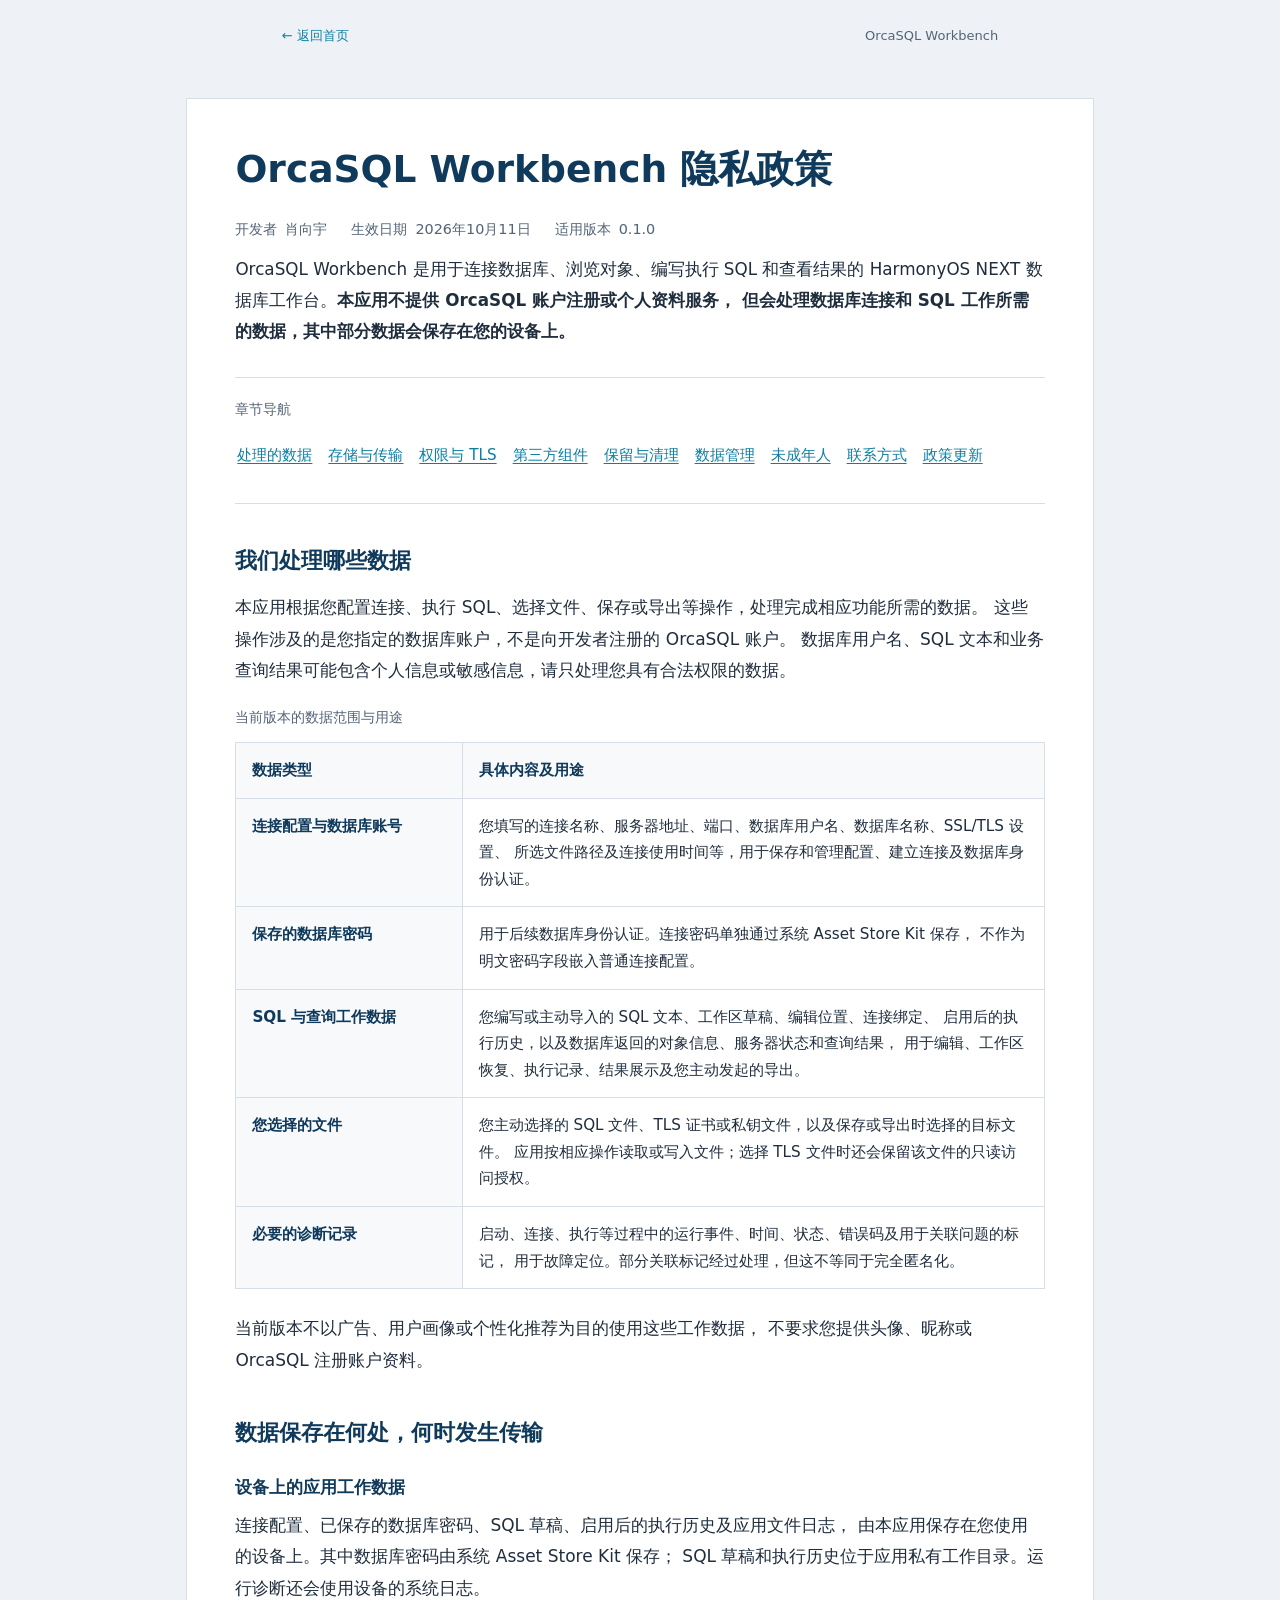
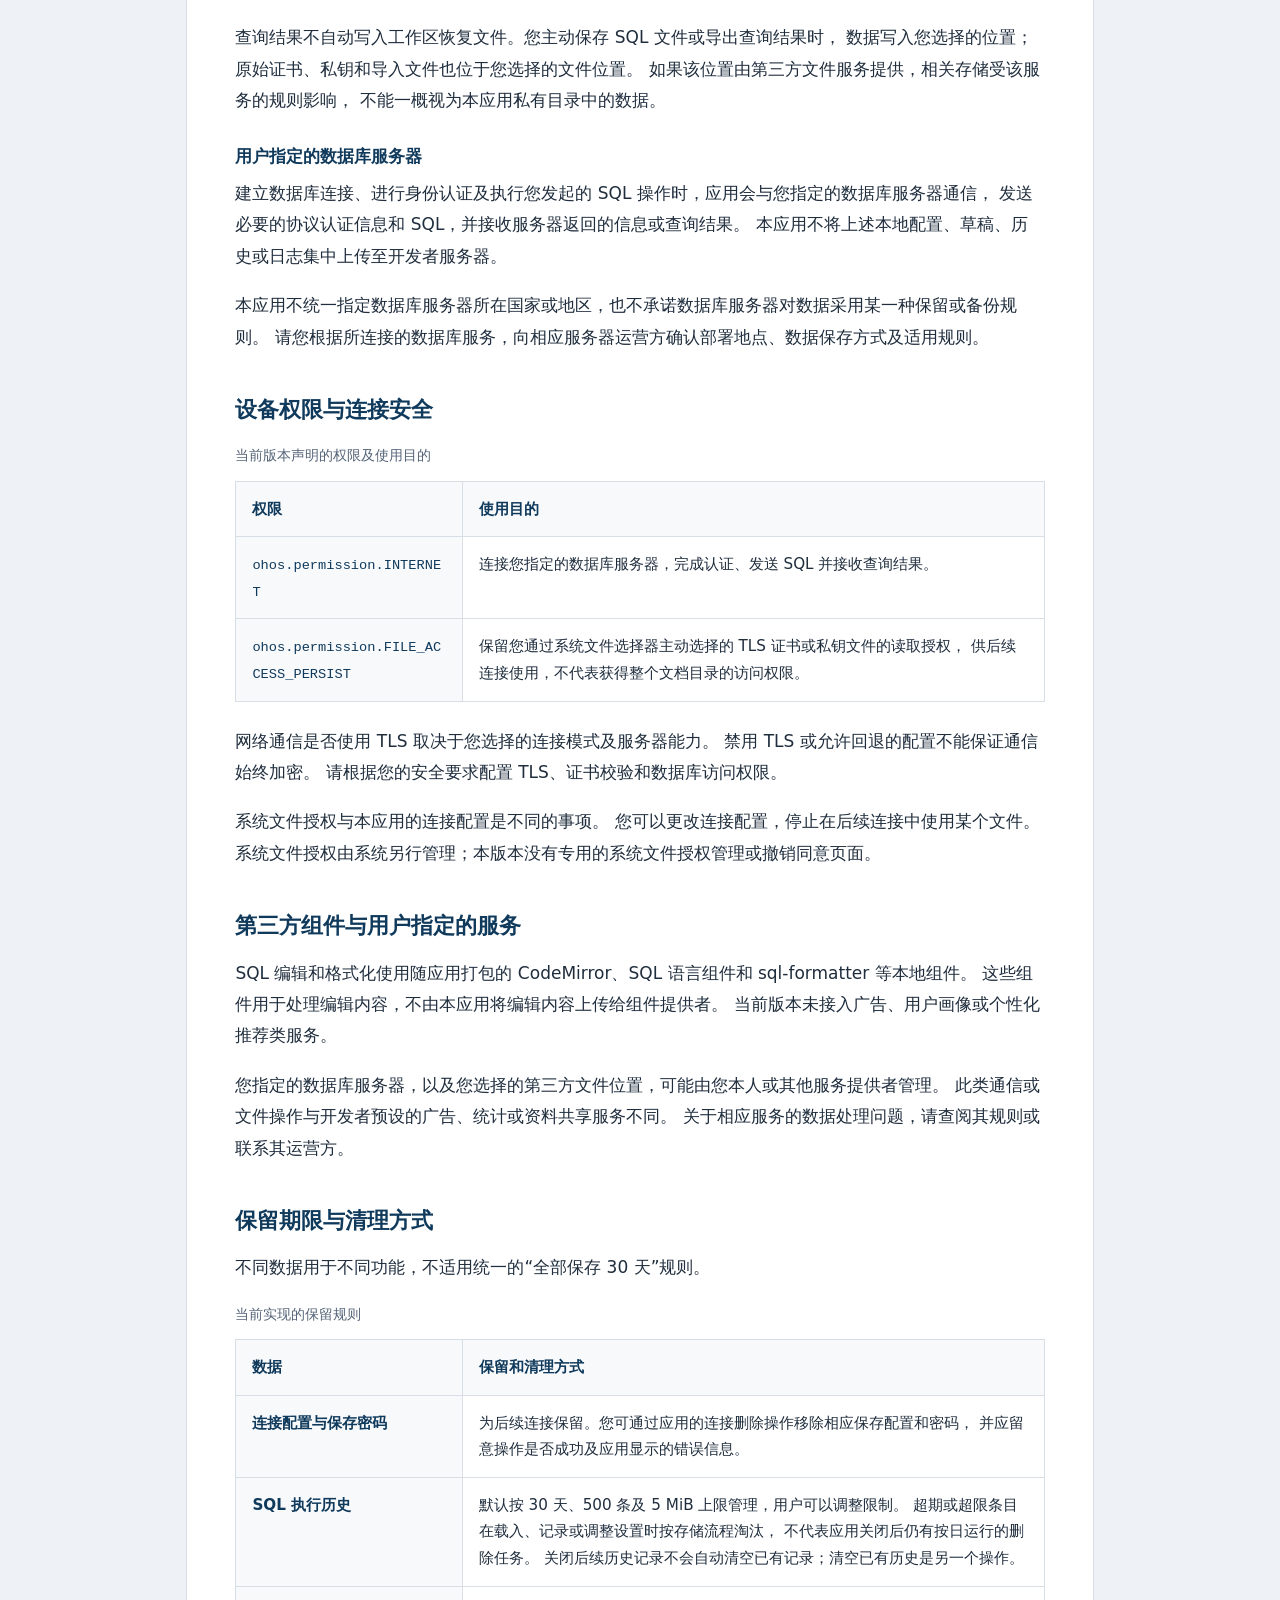
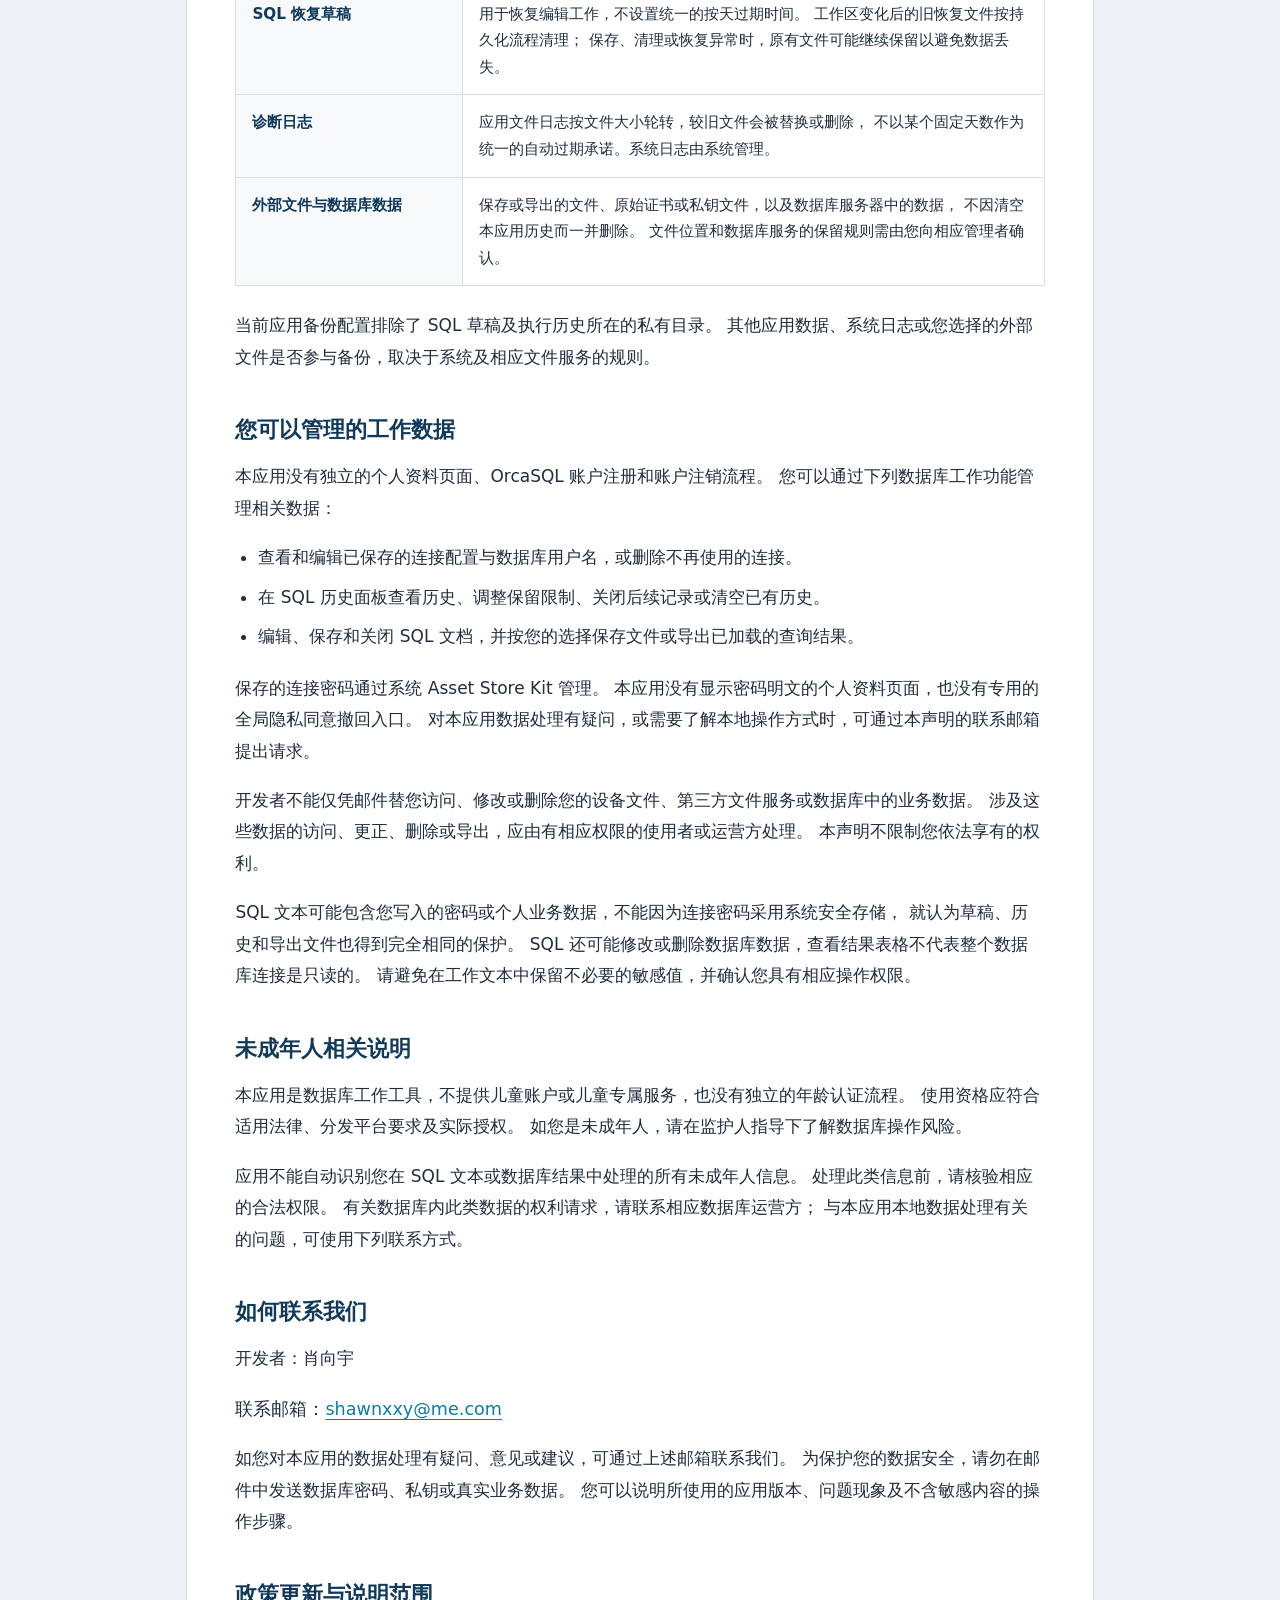
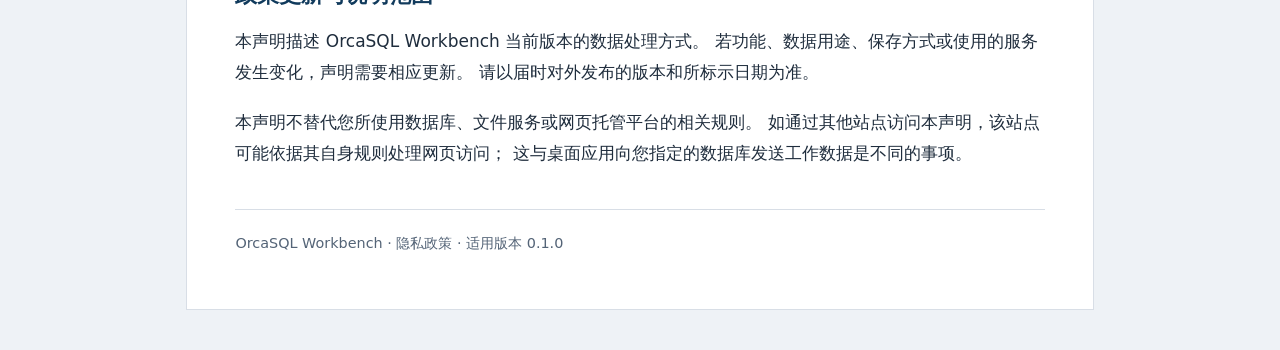
==== site/privacy/index.html @ fe2dfa69 "feat: publish OrcaSQL Workbench GitHub Pages Co-authored-by: Copilot App <223556219+Copilot@users.no" ====
<!doctype html>
<!--
THESIS: Explain local working data and user-directed database traffic without
inventing a developer server or an account-management interface.
OWN-WORLD: Inherit OrcaSQL's ocean, accent, paper and text colors; use a restrained
reading document with system fonts, semantic headings and two-column data tables.
STORY: Readers understand what is processed, where it goes and which controls exist.
FIRST VIEWPORT: Product and policy title, developer/date, applicable version and the
local-data distinction precede the chapter navigation and detailed disclosures.
FORM: A precisely scoped policy document, not a new product identity or marketing
surface. No concept tournament, remote assets, scripts or additional design files.
-->
<html lang="zh-CN">
<head>
  <meta charset="utf-8">
  <meta name="viewport" content="width=device-width, initial-scale=1">
  <meta http-equiv="Content-Security-Policy"
    content="default-src 'none'; img-src 'self'; style-src 'unsafe-inline'; base-uri 'none'; form-action 'none'; object-src 'none'">
  <meta name="description"
    content="OrcaSQL Workbench 隐私政策：说明数据库连接、SQL 工作数据、文件授权、诊断日志及本地存储。">
  <title>OrcaSQL Workbench 隐私政策</title>
  <link rel="icon" href="../assets/favicon.svg" type="image/svg+xml">
  <style>
    :root {
      color-scheme: light;
      --ocean: #103a5c;
      --accent: #0a7ea4;
      --background: #eef2f6;
      --paper: #ffffff;
      --secondary: #f7f9fb;
      --border: #d8dee6;
      --text: #1f2d3d;
      --muted: #546477;
      --selection: #e6eef5;
    }

    * {
      box-sizing: border-box;
    }

    html {
      scroll-behavior: smooth;
      background: var(--background);
    }

    body {
      margin: 0;
      color: var(--text);
      font: 17px/1.85 "HarmonyOS Sans SC", "Microsoft YaHei", "PingFang SC",
        system-ui, sans-serif;
    }

    a {
      color: var(--accent);
      text-decoration-thickness: 1px;
      text-underline-offset: 0.2em;
      overflow-wrap: anywhere;
    }

    a:hover {
      color: var(--ocean);
      text-decoration-thickness: 2px;
    }

    :focus-visible {
      outline: 2px solid var(--ocean);
      outline-offset: 4px;
    }

    .skip-link {
      position: fixed;
      top: 12px;
      left: 12px;
      z-index: 2;
      padding: 10px 16px;
      background: var(--paper);
      transform: translateY(-160%);
    }

    .skip-link:focus {
      transform: translateY(0);
    }

    .site-header {
      width: min(100% - 48px, calc(75ch + 96px));
      margin: 14px auto 0;
      display: flex;
      align-items: center;
      justify-content: space-between;
      gap: 16px;
      color: var(--muted);
      font-size: 13px;
    }

    .site-header a {
      display: inline-flex;
      align-items: center;
      min-height: 44px;
      text-decoration: none;
    }

    .site-header a:hover {
      text-decoration: underline;
    }

    main {
      width: min(100% - 48px, calc(75ch + 96px));
      margin: 40px auto;
      padding: 44px 48px;
      background: var(--paper);
      border: 1px solid var(--border);
    }

    h1,
    h2,
    h3 {
      color: var(--ocean);
      line-height: 1.4;
      text-wrap: balance;
      overflow-wrap: anywhere;
    }

    h1 {
      margin: 0 0 20px;
      font-size: clamp(1.75rem, 4.2vw, 2.35rem);
      font-weight: 700;
    }

    h2 {
      margin: 0 0 16px;
      font-size: 1.35rem;
      font-weight: 700;
    }

    h3 {
      margin: 28px 0 10px;
      font-size: 1.05rem;
      font-weight: 650;
    }

    p {
      margin: 0 0 18px;
      overflow-wrap: anywhere;
    }

    .metadata {
      display: flex;
      flex-wrap: wrap;
      gap: 4px 24px;
      margin: 0 0 12px;
      color: var(--muted);
      font-size: 0.9rem;
    }

    .metadata div {
      display: flex;
      gap: 8px;
    }

    dt,
    dd {
      margin: 0;
    }

    .lead {
      margin-bottom: 0;
      font-size: 1.05rem;
      line-height: 1.85;
    }

    nav {
      margin: 30px 0 36px;
      padding: 18px 0;
      border-block: 1px solid var(--border);
    }

    nav p {
      margin-bottom: 10px;
      color: var(--muted);
      font-size: 0.9rem;
    }

    nav ul {
      display: flex;
      flex-wrap: wrap;
      gap: 4px 12px;
      margin: 0;
      padding: 0;
      list-style: none;
    }

    nav a {
      display: inline-block;
      min-height: 44px;
      padding: 8px 2px;
      font-size: 0.95rem;
    }

    section {
      margin-top: 42px;
      scroll-margin-top: 24px;
    }

    section:target > h2 {
      text-decoration: underline;
      text-decoration-color: var(--accent);
      text-underline-offset: 0.25em;
    }

    ul {
      margin: 0 0 20px;
      padding-left: 1.35em;
    }

    li {
      margin-bottom: 8px;
      overflow-wrap: anywhere;
    }

    table {
      width: 100%;
      margin: 18px 0 24px;
      border-collapse: collapse;
      table-layout: fixed;
      font-size: 0.95rem;
      line-height: 1.75;
    }

    caption {
      margin-bottom: 12px;
      color: var(--muted);
      text-align: left;
      font-size: 0.9rem;
    }

    th,
    td {
      padding: 14px 16px;
      border: 1px solid var(--border);
      vertical-align: top;
      text-align: left;
      overflow-wrap: anywhere;
    }

    th {
      color: var(--ocean);
      background: var(--secondary);
      font-weight: 650;
    }

    th:first-child {
      width: 28%;
    }

    code {
      font: 0.9em/1.6 Consolas, "SFMono-Regular", monospace;
      overflow-wrap: anywhere;
    }

    .contact {
      font-size: 1.1rem;
    }

    footer {
      margin-top: 40px;
      padding-top: 20px;
      border-top: 1px solid var(--border);
      color: var(--muted);
      font-size: 0.9rem;
    }

    footer p {
      margin-bottom: 8px;
    }

    @media (max-width: 600px) {
      body {
        font-size: 16px;
      }

      main {
        width: calc(100% - 24px);
        margin: 12px auto;
        padding: 26px 20px;
      }

      .site-header {
        width: calc(100% - 24px);
        margin-top: 8px;
        flex-wrap: wrap;
        gap: 0 16px;
      }

      h1 {
        font-size: 1.75rem;
      }

      h2 {
        font-size: 1.25rem;
      }

      nav {
        margin-block: 24px;
      }

      nav ul {
        gap: 2px 10px;
      }

      section {
        margin-top: 34px;
      }

      th,
      td {
        padding: 12px 10px;
      }

      th:first-child {
        width: 31%;
      }
    }

    @media (prefers-reduced-motion: reduce) {
      html {
        scroll-behavior: auto;
      }
    }

    @media print {
      html,
      body {
        background: white;
      }

      body {
        font-size: 11pt;
      }

      main {
        width: 100%;
        margin: 0;
        padding: 0;
        border: 0;
      }

      nav,
      .skip-link,
      .site-header {
        display: none;
      }

      h2,
      h3 {
        break-after: avoid;
      }

      tr {
        break-inside: avoid;
      }
    }
  </style>
</head>
<body>
  <a class="skip-link" href="#policy">跳转到隐私政策正文</a>
  <div class="site-header"><a href="../">← 返回首页</a><span>OrcaSQL Workbench</span></div>
  <main id="policy" tabindex="-1">
    <header>
      <h1>OrcaSQL Workbench 隐私政策</h1>
      <dl class="metadata">
        <div><dt>开发者</dt><dd>肖向宇</dd></div>
        <div><dt>生效日期</dt><dd><time datetime="2026-10-11">2026年10月11日</time></dd></div>
        <div><dt>适用版本</dt><dd>0.1.0</dd></div>
      </dl>
      <p class="lead">
        OrcaSQL Workbench 是用于连接数据库、浏览对象、编写执行 SQL 和查看结果的
        HarmonyOS NEXT 数据库工作台。<strong>本应用不提供 OrcaSQL 账户注册或个人资料服务，
        但会处理数据库连接和 SQL 工作所需的数据，其中部分数据会保存在您的设备上。</strong>
      </p>
    </header>

    <nav aria-label="隐私政策章节">
      <p>章节导航</p>
      <ul>
        <li><a href="#data">处理的数据</a></li>
        <li><a href="#storage">存储与传输</a></li>
        <li><a href="#permissions">权限与 TLS</a></li>
        <li><a href="#components">第三方组件</a></li>
        <li><a href="#retention">保留与清理</a></li>
        <li><a href="#controls">数据管理</a></li>
        <li><a href="#minors">未成年人</a></li>
        <li><a href="#contact">联系方式</a></li>
        <li><a href="#updates">政策更新</a></li>
      </ul>
    </nav>

    <section id="data" tabindex="-1" aria-labelledby="data-title">
      <h2 id="data-title">我们处理哪些数据</h2>
      <p>
        本应用根据您配置连接、执行 SQL、选择文件、保存或导出等操作，处理完成相应功能所需的数据。
        这些操作涉及的是您指定的数据库账户，不是向开发者注册的 OrcaSQL 账户。
        数据库用户名、SQL 文本和业务查询结果可能包含个人信息或敏感信息，请只处理您具有合法权限的数据。
      </p>
      <table>
        <caption>当前版本的数据范围与用途</caption>
        <thead>
          <tr><th scope="col">数据类型</th><th scope="col">具体内容及用途</th></tr>
        </thead>
        <tbody>
          <tr>
            <th scope="row">连接配置与数据库账号</th>
            <td>
              您填写的连接名称、服务器地址、端口、数据库用户名、数据库名称、SSL/TLS 设置、
              所选文件路径及连接使用时间等，用于保存和管理配置、建立连接及数据库身份认证。
            </td>
          </tr>
          <tr>
            <th scope="row">保存的数据库密码</th>
            <td>
              用于后续数据库身份认证。连接密码单独通过系统 Asset Store Kit 保存，
              不作为明文密码字段嵌入普通连接配置。
            </td>
          </tr>
          <tr>
            <th scope="row">SQL 与查询工作数据</th>
            <td>
              您编写或主动导入的 SQL 文本、工作区草稿、编辑位置、连接绑定、
              启用后的执行历史，以及数据库返回的对象信息、服务器状态和查询结果，
              用于编辑、工作区恢复、执行记录、结果展示及您主动发起的导出。
            </td>
          </tr>
          <tr>
            <th scope="row">您选择的文件</th>
            <td>
              您主动选择的 SQL 文件、TLS 证书或私钥文件，以及保存或导出时选择的目标文件。
              应用按相应操作读取或写入文件；选择 TLS 文件时还会保留该文件的只读访问授权。
            </td>
          </tr>
          <tr>
            <th scope="row">必要的诊断记录</th>
            <td>
              启动、连接、执行等过程中的运行事件、时间、状态、错误码及用于关联问题的标记，
              用于故障定位。部分关联标记经过处理，但这不等同于完全匿名化。
            </td>
          </tr>
        </tbody>
      </table>
      <p>
        当前版本不以广告、用户画像或个性化推荐为目的使用这些工作数据，
        不要求您提供头像、昵称或 OrcaSQL 注册账户资料。
      </p>
    </section>

    <section id="storage" tabindex="-1" aria-labelledby="storage-title">
      <h2 id="storage-title">数据保存在何处，何时发生传输</h2>
      <h3>设备上的应用工作数据</h3>
      <p>
        连接配置、已保存的数据库密码、SQL 草稿、启用后的执行历史及应用文件日志，
        由本应用保存在您使用的设备上。其中数据库密码由系统 Asset Store Kit 保存；
        SQL 草稿和执行历史位于应用私有工作目录。运行诊断还会使用设备的系统日志。
      </p>
      <p>
        查询结果不自动写入工作区恢复文件。您主动保存 SQL 文件或导出查询结果时，
        数据写入您选择的位置；原始证书、私钥和导入文件也位于您选择的文件位置。
        如果该位置由第三方文件服务提供，相关存储受该服务的规则影响，
        不能一概视为本应用私有目录中的数据。
      </p>
      <h3>用户指定的数据库服务器</h3>
      <p>
        建立数据库连接、进行身份认证及执行您发起的 SQL 操作时，应用会与您指定的数据库服务器通信，
        发送必要的协议认证信息和 SQL，并接收服务器返回的信息或查询结果。
        本应用不将上述本地配置、草稿、历史或日志集中上传至开发者服务器。
      </p>
      <p>
        本应用不统一指定数据库服务器所在国家或地区，也不承诺数据库服务器对数据采用某一种保留或备份规则。
        请您根据所连接的数据库服务，向相应服务器运营方确认部署地点、数据保存方式及适用规则。
      </p>
    </section>

    <section id="permissions" tabindex="-1" aria-labelledby="permissions-title">
      <h2 id="permissions-title">设备权限与连接安全</h2>
      <table>
        <caption>当前版本声明的权限及使用目的</caption>
        <thead>
          <tr><th scope="col">权限</th><th scope="col">使用目的</th></tr>
        </thead>
        <tbody>
          <tr>
            <th scope="row"><code>ohos.permission.INTERNET</code></th>
            <td>连接您指定的数据库服务器，完成认证、发送 SQL 并接收查询结果。</td>
          </tr>
          <tr>
            <th scope="row"><code>ohos.permission.FILE_ACCESS_PERSIST</code></th>
            <td>
              保留您通过系统文件选择器主动选择的 TLS 证书或私钥文件的读取授权，
              供后续连接使用，不代表获得整个文档目录的访问权限。
            </td>
          </tr>
        </tbody>
      </table>
      <p>
        网络通信是否使用 TLS 取决于您选择的连接模式及服务器能力。
        禁用 TLS 或允许回退的配置不能保证通信始终加密。
        请根据您的安全要求配置 TLS、证书校验和数据库访问权限。
      </p>
      <p>
        系统文件授权与本应用的连接配置是不同的事项。
        您可以更改连接配置，停止在后续连接中使用某个文件。
        系统文件授权由系统另行管理；本版本没有专用的系统文件授权管理或撤销同意页面。
      </p>
    </section>

    <section id="components" tabindex="-1" aria-labelledby="components-title">
      <h2 id="components-title">第三方组件与用户指定的服务</h2>
      <p>
        SQL 编辑和格式化使用随应用打包的 CodeMirror、SQL 语言组件和 sql-formatter 等本地组件。
        这些组件用于处理编辑内容，不由本应用将编辑内容上传给组件提供者。
        当前版本未接入广告、用户画像或个性化推荐类服务。
      </p>
      <p>
        您指定的数据库服务器，以及您选择的第三方文件位置，可能由您本人或其他服务提供者管理。
        此类通信或文件操作与开发者预设的广告、统计或资料共享服务不同。
        关于相应服务的数据处理问题，请查阅其规则或联系其运营方。
      </p>
    </section>

    <section id="retention" tabindex="-1" aria-labelledby="retention-title">
      <h2 id="retention-title">保留期限与清理方式</h2>
      <p>不同数据用于不同功能，不适用统一的“全部保存 30 天”规则。</p>
      <table>
        <caption>当前实现的保留规则</caption>
        <thead>
          <tr><th scope="col">数据</th><th scope="col">保留和清理方式</th></tr>
        </thead>
        <tbody>
          <tr>
            <th scope="row">连接配置与保存密码</th>
            <td>
              为后续连接保留。您可通过应用的连接删除操作移除相应保存配置和密码，
              并应留意操作是否成功及应用显示的错误信息。
            </td>
          </tr>
          <tr>
            <th scope="row">SQL 执行历史</th>
            <td>
              默认按 30 天、500 条及 5 MiB 上限管理，用户可以调整限制。
              超期或超限条目在载入、记录或调整设置时按存储流程淘汰，
              不代表应用关闭后仍有按日运行的删除任务。
              关闭后续历史记录不会自动清空已有记录；清空已有历史是另一个操作。
            </td>
          </tr>
          <tr>
            <th scope="row">SQL 恢复草稿</th>
            <td>
              用于恢复编辑工作，不设置统一的按天过期时间。
              工作区变化后的旧恢复文件按持久化流程清理；
              保存、清理或恢复异常时，原有文件可能继续保留以避免数据丢失。
            </td>
          </tr>
          <tr>
            <th scope="row">诊断日志</th>
            <td>
              应用文件日志按文件大小轮转，较旧文件会被替换或删除，
              不以某个固定天数作为统一的自动过期承诺。系统日志由系统管理。
            </td>
          </tr>
          <tr>
            <th scope="row">外部文件与数据库数据</th>
            <td>
              保存或导出的文件、原始证书或私钥文件，以及数据库服务器中的数据，
              不因清空本应用历史而一并删除。
              文件位置和数据库服务的保留规则需由您向相应管理者确认。
            </td>
          </tr>
        </tbody>
      </table>
      <p>
        当前应用备份配置排除了 SQL 草稿及执行历史所在的私有目录。
        其他应用数据、系统日志或您选择的外部文件是否参与备份，取决于系统及相应文件服务的规则。
      </p>
    </section>

    <section id="controls" tabindex="-1" aria-labelledby="controls-title">
      <h2 id="controls-title">您可以管理的工作数据</h2>
      <p>
        本应用没有独立的个人资料页面、OrcaSQL 账户注册和账户注销流程。
        您可以通过下列数据库工作功能管理相关数据：
      </p>
      <ul>
        <li>查看和编辑已保存的连接配置与数据库用户名，或删除不再使用的连接。</li>
        <li>在 SQL 历史面板查看历史、调整保留限制、关闭后续记录或清空已有历史。</li>
        <li>编辑、保存和关闭 SQL 文档，并按您的选择保存文件或导出已加载的查询结果。</li>
      </ul>
      <p>
        保存的连接密码通过系统 Asset Store Kit 管理。
        本应用没有显示密码明文的个人资料页面，也没有专用的全局隐私同意撤回入口。
        对本应用数据处理有疑问，或需要了解本地操作方式时，可通过本声明的联系邮箱提出请求。
      </p>
      <p>
        开发者不能仅凭邮件替您访问、修改或删除您的设备文件、第三方文件服务或数据库中的业务数据。
        涉及这些数据的访问、更正、删除或导出，应由有相应权限的使用者或运营方处理。
        本声明不限制您依法享有的权利。
      </p>
      <p>
        SQL 文本可能包含您写入的密码或个人业务数据，不能因为连接密码采用系统安全存储，
        就认为草稿、历史和导出文件也得到完全相同的保护。
        SQL 还可能修改或删除数据库数据，查看结果表格不代表整个数据库连接是只读的。
        请避免在工作文本中保留不必要的敏感值，并确认您具有相应操作权限。
      </p>
    </section>

    <section id="minors" tabindex="-1" aria-labelledby="minors-title">
      <h2 id="minors-title">未成年人相关说明</h2>
      <p>
        本应用是数据库工作工具，不提供儿童账户或儿童专属服务，也没有独立的年龄认证流程。
        使用资格应符合适用法律、分发平台要求及实际授权。
        如您是未成年人，请在监护人指导下了解数据库操作风险。
      </p>
      <p>
        应用不能自动识别您在 SQL 文本或数据库结果中处理的所有未成年人信息。
        处理此类信息前，请核验相应的合法权限。
        有关数据库内此类数据的权利请求，请联系相应数据库运营方；
        与本应用本地数据处理有关的问题，可使用下列联系方式。
      </p>
    </section>

    <section id="contact" tabindex="-1" aria-labelledby="contact-title">
      <h2 id="contact-title">如何联系我们</h2>
      <p>开发者：肖向宇</p>
      <p class="contact">联系邮箱：<a href="mailto:shawnxxy@me.com">shawnxxy@me.com</a></p>
      <p>
        如您对本应用的数据处理有疑问、意见或建议，可通过上述邮箱联系我们。
        为保护您的数据安全，请勿在邮件中发送数据库密码、私钥或真实业务数据。
        您可以说明所使用的应用版本、问题现象及不含敏感内容的操作步骤。
      </p>
    </section>

    <section id="updates" tabindex="-1" aria-labelledby="updates-title">
      <h2 id="updates-title">政策更新与说明范围</h2>
      <p>
        本声明描述 OrcaSQL Workbench 当前版本的数据处理方式。
        若功能、数据用途、保存方式或使用的服务发生变化，声明需要相应更新。
        请以届时对外发布的版本和所标示日期为准。
      </p>
      <p>
        本声明不替代您所使用数据库、文件服务或网页托管平台的相关规则。
        如通过其他站点访问本声明，该站点可能依据其自身规则处理网页访问；
        这与桌面应用向您指定的数据库发送工作数据是不同的事项。
      </p>
    </section>

    <footer>
      <p>OrcaSQL Workbench · 隐私政策 · 适用版本 0.1.0</p>
    </footer>
  </main>
</body>
</html>
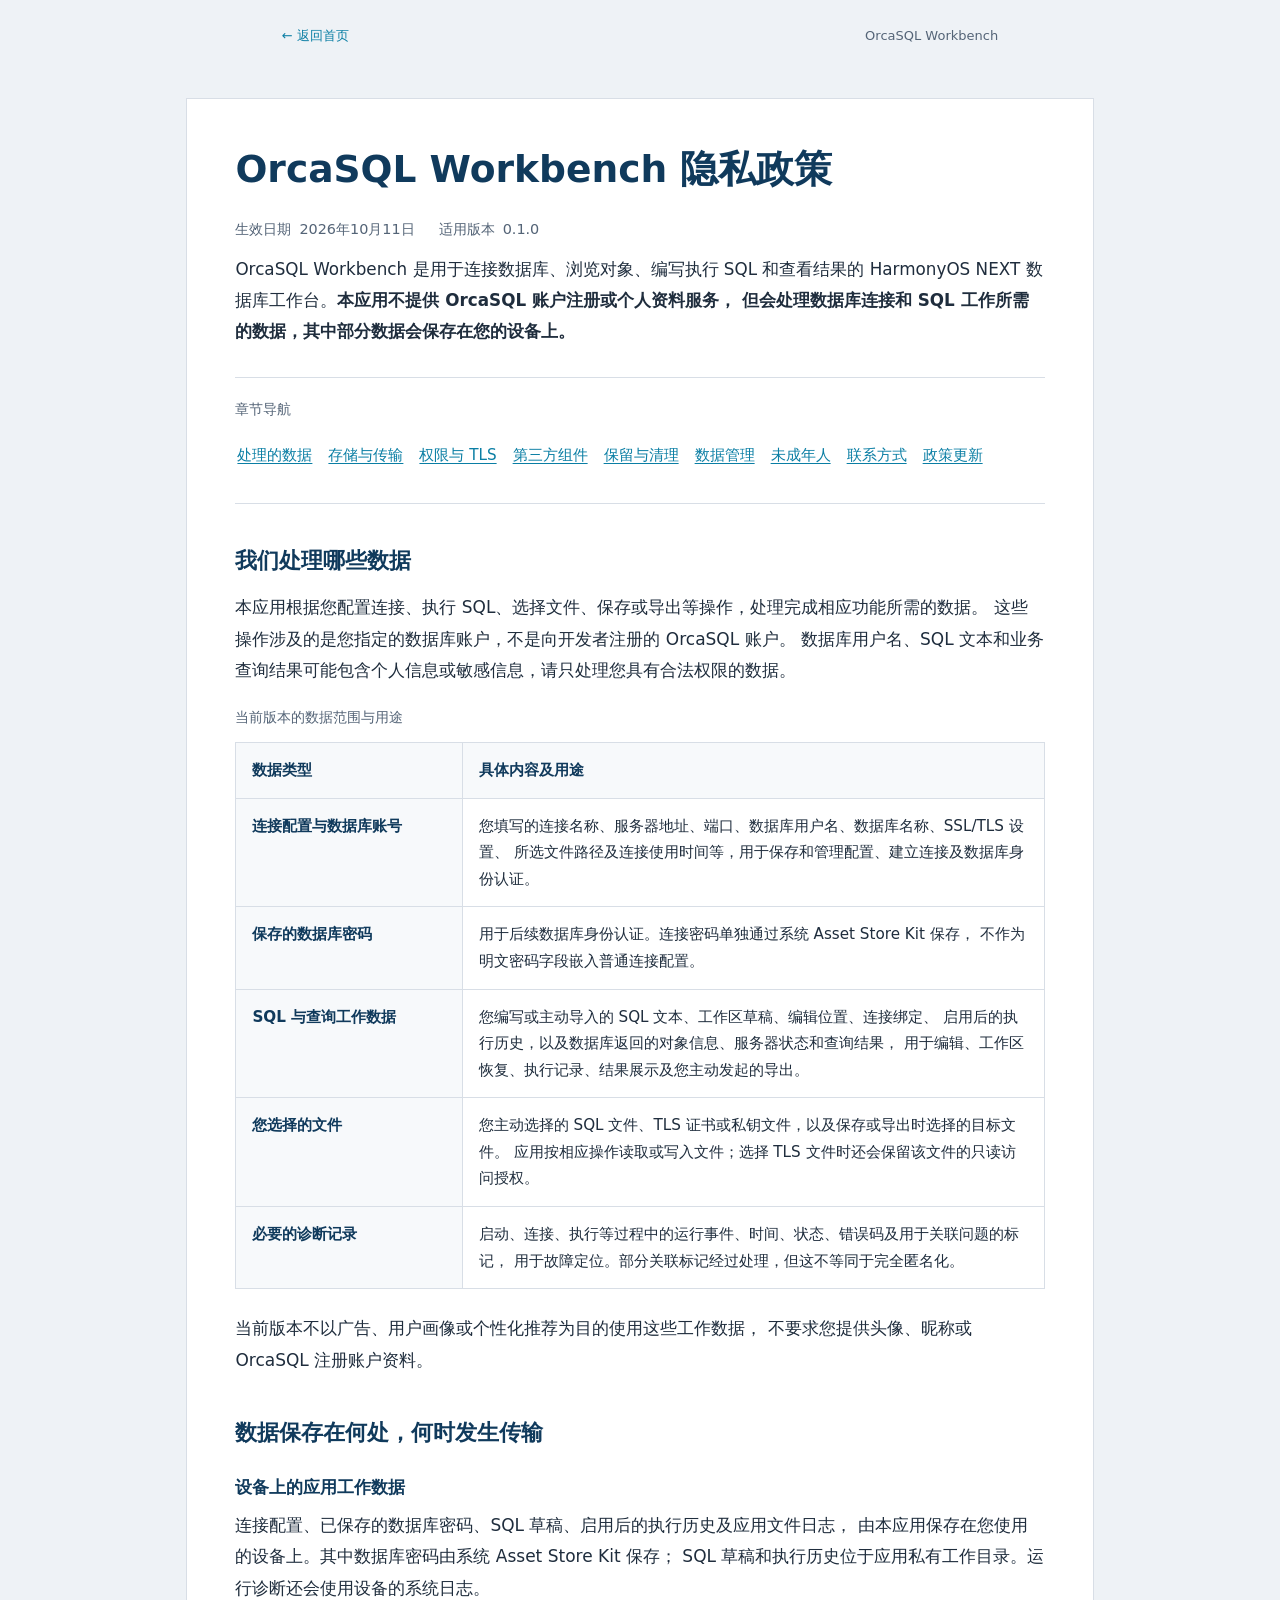
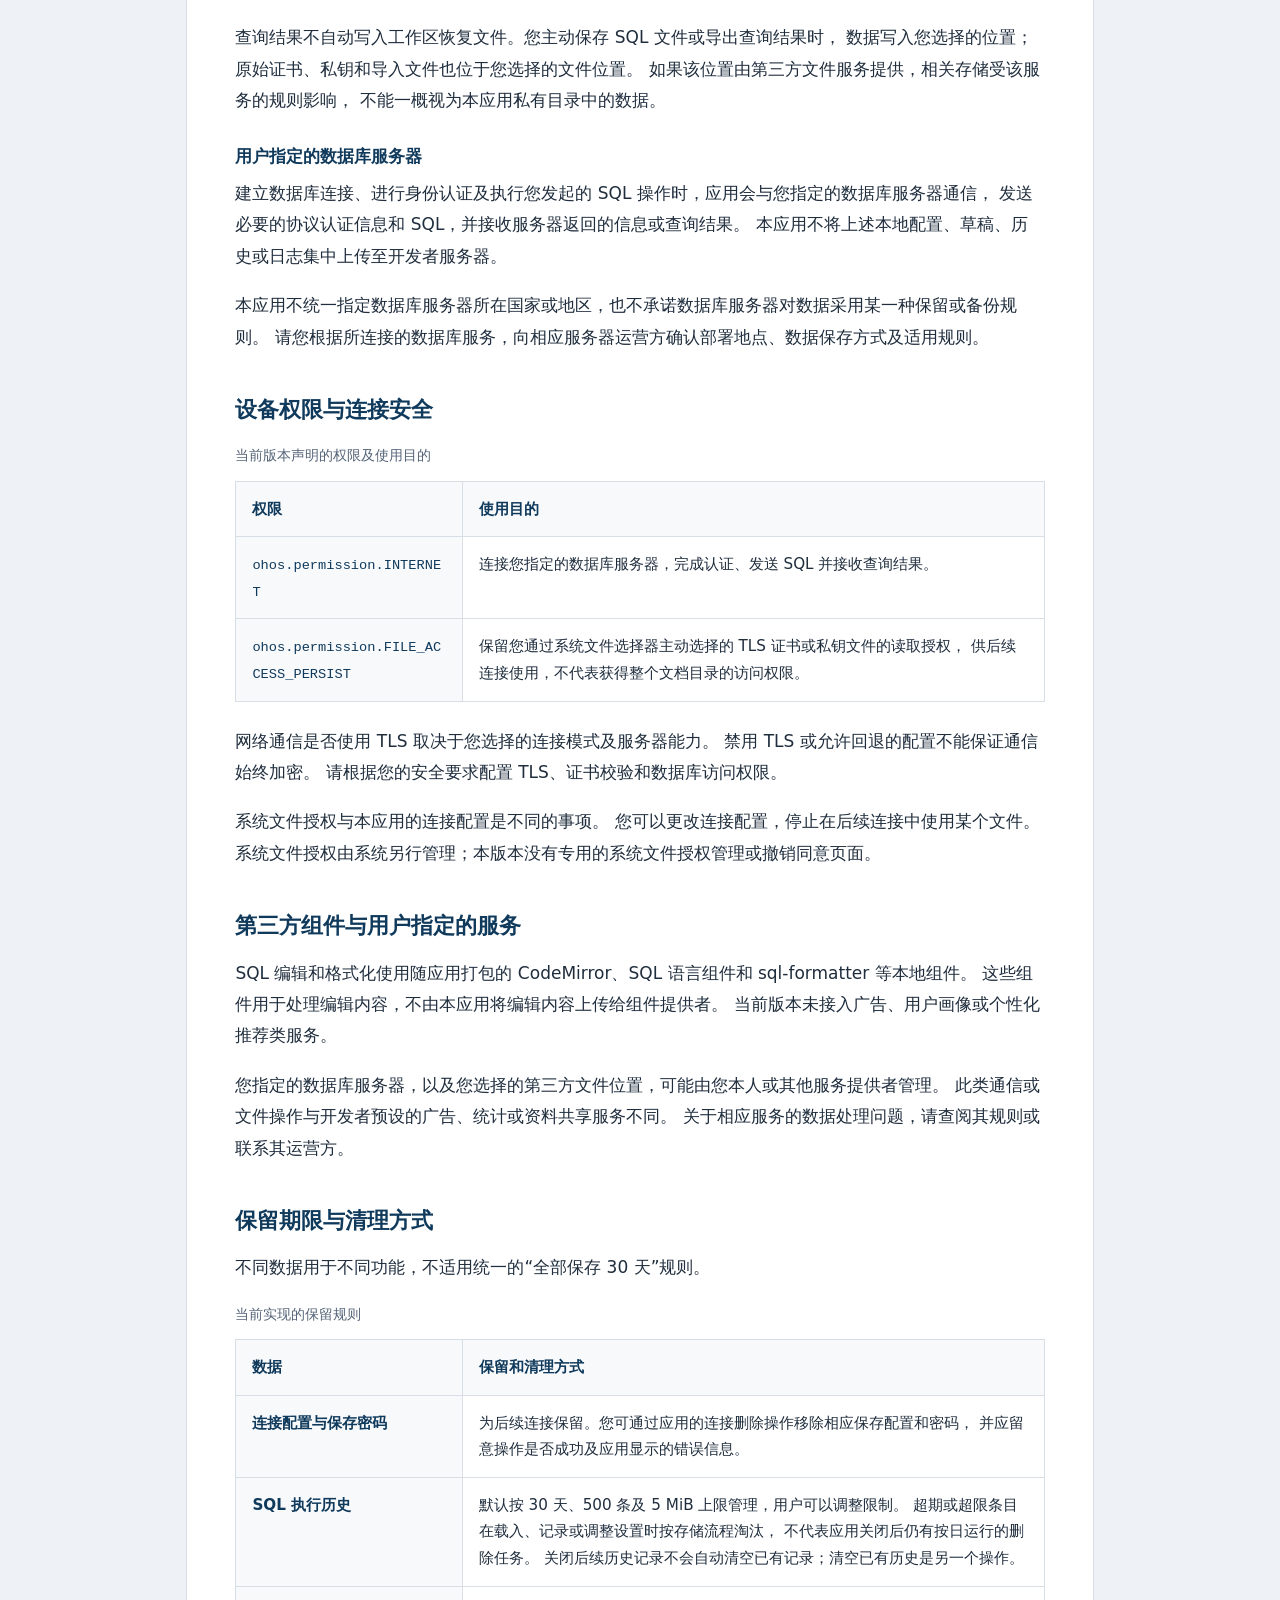
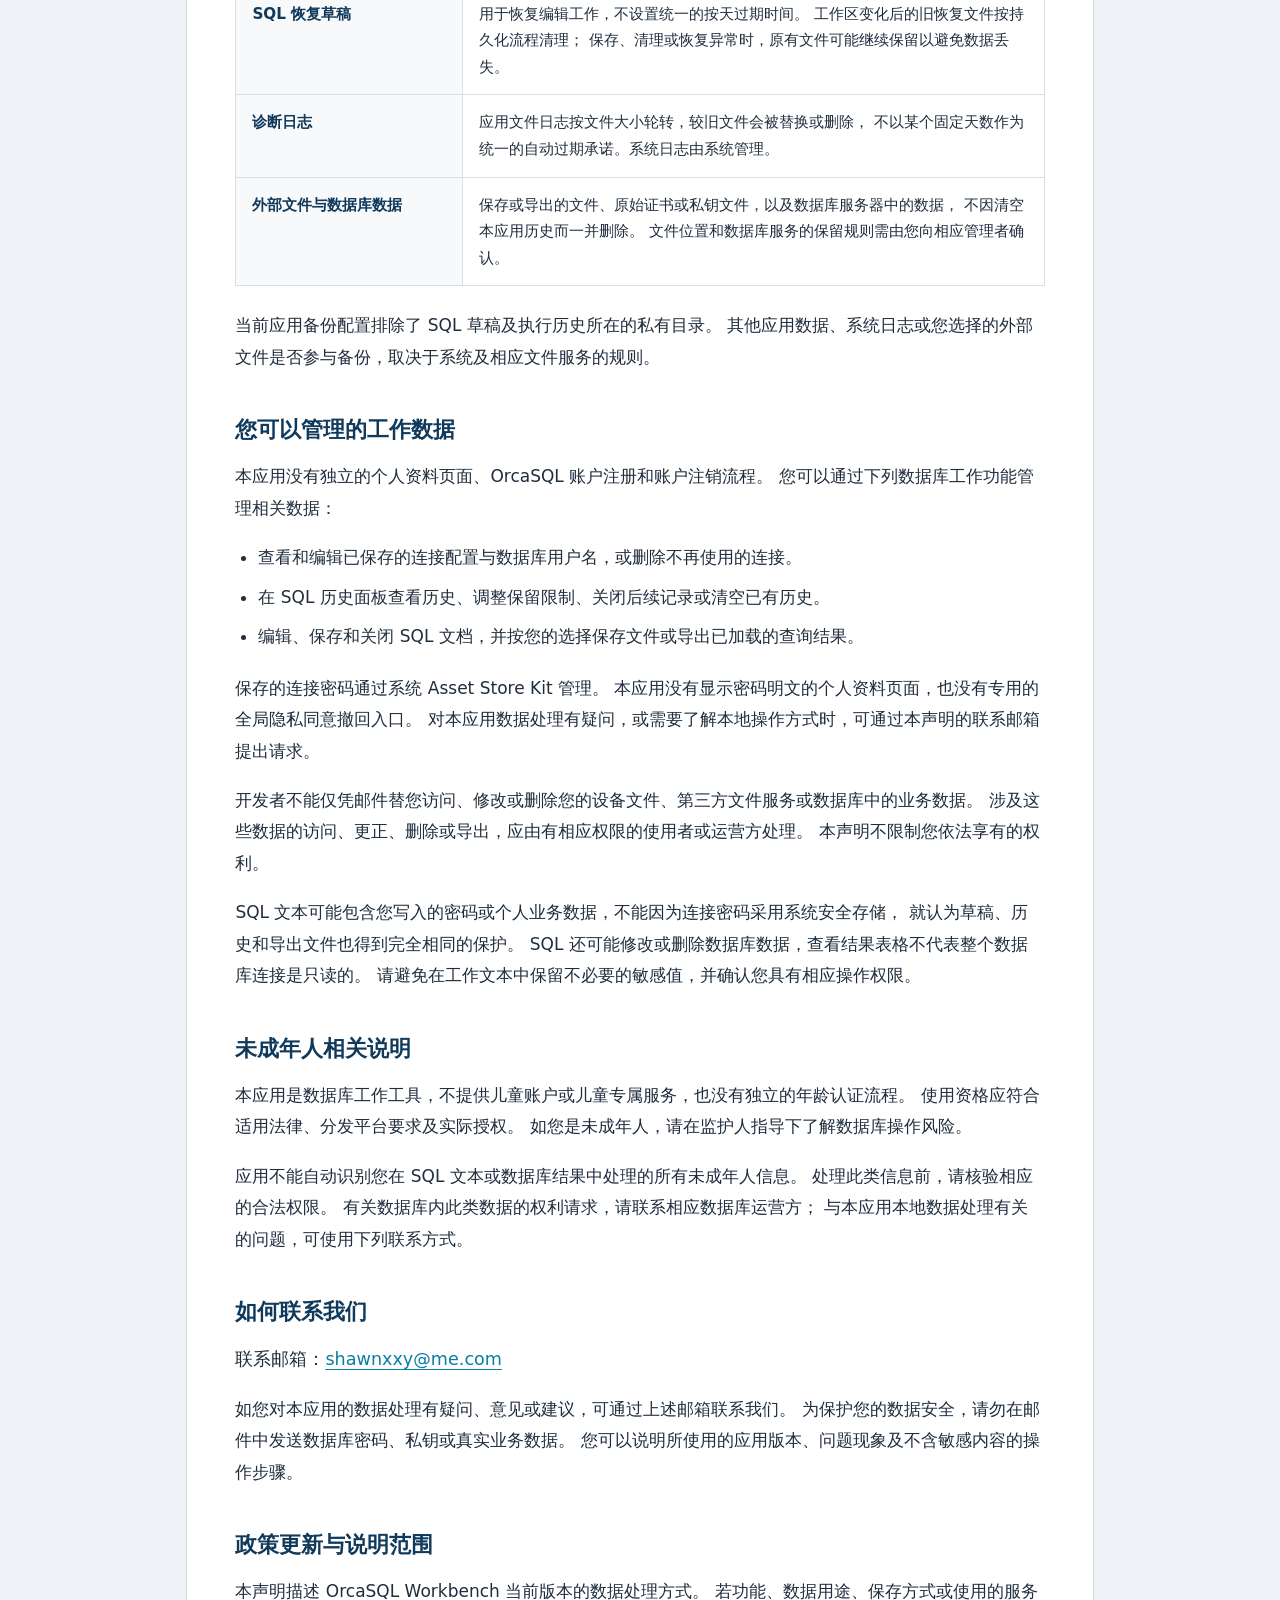
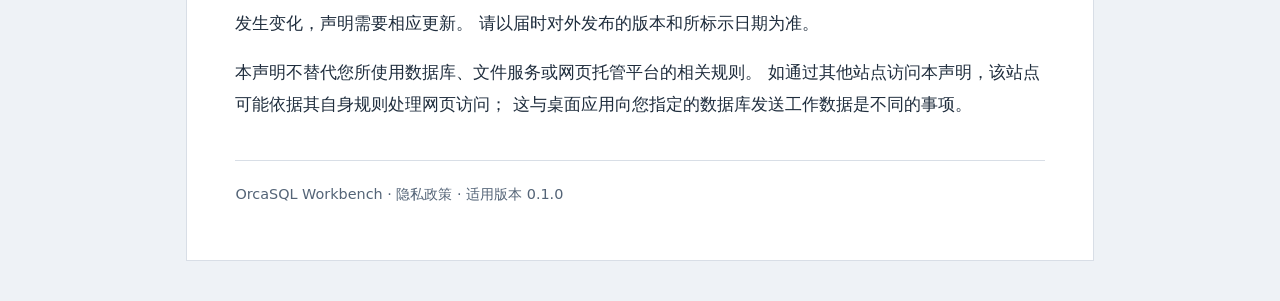
==== commit 2a8ea102: "fix: remove developer name from privacy policy Co-authored-by: Copilot App <223556219+Copilot@users." ====
--- a/site/privacy/index.html
+++ b/site/privacy/index.html
@@ -5,7 +5,7 @@
 OWN-WORLD: Inherit OrcaSQL's ocean, accent, paper and text colors; use a restrained
 reading document with system fonts, semantic headings and two-column data tables.
 STORY: Readers understand what is processed, where it goes and which controls exist.
-FIRST VIEWPORT: Product and policy title, developer/date, applicable version and the
+FIRST VIEWPORT: Product and policy title, effective date, applicable version and the
 local-data distinction precede the chapter navigation and detailed disclosures.
 FORM: A precisely scoped policy document, not a new product identity or marketing
 surface. No concept tournament, remote assets, scripts or additional design files.
@@ -15,351 +15,12 @@
   <meta charset="utf-8">
   <meta name="viewport" content="width=device-width, initial-scale=1">
   <meta http-equiv="Content-Security-Policy"
-    content="default-src 'none'; img-src 'self'; style-src 'unsafe-inline'; base-uri 'none'; form-action 'none'; object-src 'none'">
+    content="default-src 'none'; img-src 'self'; style-src 'self'; base-uri 'none'; form-action 'none'; object-src 'none'">
   <meta name="description"
     content="OrcaSQL Workbench 隐私政策：说明数据库连接、SQL 工作数据、文件授权、诊断日志及本地存储。">
   <title>OrcaSQL Workbench 隐私政策</title>
   <link rel="icon" href="../assets/favicon.svg" type="image/svg+xml">
-  <style>
-    :root {
-      color-scheme: light;
-      --ocean: #103a5c;
-      --accent: #0a7ea4;
-      --background: #eef2f6;
-      --paper: #ffffff;
-      --secondary: #f7f9fb;
-      --border: #d8dee6;
-      --text: #1f2d3d;
-      --muted: #546477;
-      --selection: #e6eef5;
-    }
-
-    * {
-      box-sizing: border-box;
-    }
-
-    html {
-      scroll-behavior: smooth;
-      background: var(--background);
-    }
-
-    body {
-      margin: 0;
-      color: var(--text);
-      font: 17px/1.85 "HarmonyOS Sans SC", "Microsoft YaHei", "PingFang SC",
-        system-ui, sans-serif;
-    }
-
-    a {
-      color: var(--accent);
-      text-decoration-thickness: 1px;
-      text-underline-offset: 0.2em;
-      overflow-wrap: anywhere;
-    }
-
-    a:hover {
-      color: var(--ocean);
-      text-decoration-thickness: 2px;
-    }
-
-    :focus-visible {
-      outline: 2px solid var(--ocean);
-      outline-offset: 4px;
-    }
-
-    .skip-link {
-      position: fixed;
-      top: 12px;
-      left: 12px;
-      z-index: 2;
-      padding: 10px 16px;
-      background: var(--paper);
-      transform: translateY(-160%);
-    }
-
-    .skip-link:focus {
-      transform: translateY(0);
-    }
-
-    .site-header {
-      width: min(100% - 48px, calc(75ch + 96px));
-      margin: 14px auto 0;
-      display: flex;
-      align-items: center;
-      justify-content: space-between;
-      gap: 16px;
-      color: var(--muted);
-      font-size: 13px;
-    }
-
-    .site-header a {
-      display: inline-flex;
-      align-items: center;
-      min-height: 44px;
-      text-decoration: none;
-    }
-
-    .site-header a:hover {
-      text-decoration: underline;
-    }
-
-    main {
-      width: min(100% - 48px, calc(75ch + 96px));
-      margin: 40px auto;
-      padding: 44px 48px;
-      background: var(--paper);
-      border: 1px solid var(--border);
-    }
-
-    h1,
-    h2,
-    h3 {
-      color: var(--ocean);
-      line-height: 1.4;
-      text-wrap: balance;
-      overflow-wrap: anywhere;
-    }
-
-    h1 {
-      margin: 0 0 20px;
-      font-size: clamp(1.75rem, 4.2vw, 2.35rem);
-      font-weight: 700;
-    }
-
-    h2 {
-      margin: 0 0 16px;
-      font-size: 1.35rem;
-      font-weight: 700;
-    }
-
-    h3 {
-      margin: 28px 0 10px;
-      font-size: 1.05rem;
-      font-weight: 650;
-    }
-
-    p {
-      margin: 0 0 18px;
-      overflow-wrap: anywhere;
-    }
-
-    .metadata {
-      display: flex;
-      flex-wrap: wrap;
-      gap: 4px 24px;
-      margin: 0 0 12px;
-      color: var(--muted);
-      font-size: 0.9rem;
-    }
-
-    .metadata div {
-      display: flex;
-      gap: 8px;
-    }
-
-    dt,
-    dd {
-      margin: 0;
-    }
-
-    .lead {
-      margin-bottom: 0;
-      font-size: 1.05rem;
-      line-height: 1.85;
-    }
-
-    nav {
-      margin: 30px 0 36px;
-      padding: 18px 0;
-      border-block: 1px solid var(--border);
-    }
-
-    nav p {
-      margin-bottom: 10px;
-      color: var(--muted);
-      font-size: 0.9rem;
-    }
-
-    nav ul {
-      display: flex;
-      flex-wrap: wrap;
-      gap: 4px 12px;
-      margin: 0;
-      padding: 0;
-      list-style: none;
-    }
-
-    nav a {
-      display: inline-block;
-      min-height: 44px;
-      padding: 8px 2px;
-      font-size: 0.95rem;
-    }
-
-    section {
-      margin-top: 42px;
-      scroll-margin-top: 24px;
-    }
-
-    section:target > h2 {
-      text-decoration: underline;
-      text-decoration-color: var(--accent);
-      text-underline-offset: 0.25em;
-    }
-
-    ul {
-      margin: 0 0 20px;
-      padding-left: 1.35em;
-    }
-
-    li {
-      margin-bottom: 8px;
-      overflow-wrap: anywhere;
-    }
-
-    table {
-      width: 100%;
-      margin: 18px 0 24px;
-      border-collapse: collapse;
-      table-layout: fixed;
-      font-size: 0.95rem;
-      line-height: 1.75;
-    }
-
-    caption {
-      margin-bottom: 12px;
-      color: var(--muted);
-      text-align: left;
-      font-size: 0.9rem;
-    }
-
-    th,
-    td {
-      padding: 14px 16px;
-      border: 1px solid var(--border);
-      vertical-align: top;
-      text-align: left;
-      overflow-wrap: anywhere;
-    }
-
-    th {
-      color: var(--ocean);
-      background: var(--secondary);
-      font-weight: 650;
-    }
-
-    th:first-child {
-      width: 28%;
-    }
-
-    code {
-      font: 0.9em/1.6 Consolas, "SFMono-Regular", monospace;
-      overflow-wrap: anywhere;
-    }
-
-    .contact {
-      font-size: 1.1rem;
-    }
-
-    footer {
-      margin-top: 40px;
-      padding-top: 20px;
-      border-top: 1px solid var(--border);
-      color: var(--muted);
-      font-size: 0.9rem;
-    }
-
-    footer p {
-      margin-bottom: 8px;
-    }
-
-    @media (max-width: 600px) {
-      body {
-        font-size: 16px;
-      }
-
-      main {
-        width: calc(100% - 24px);
-        margin: 12px auto;
-        padding: 26px 20px;
-      }
-
-      .site-header {
-        width: calc(100% - 24px);
-        margin-top: 8px;
-        flex-wrap: wrap;
-        gap: 0 16px;
-      }
-
-      h1 {
-        font-size: 1.75rem;
-      }
-
-      h2 {
-        font-size: 1.25rem;
-      }
-
-      nav {
-        margin-block: 24px;
-      }
-
-      nav ul {
-        gap: 2px 10px;
-      }
-
-      section {
-        margin-top: 34px;
-      }
-
-      th,
-      td {
-        padding: 12px 10px;
-      }
-
-      th:first-child {
-        width: 31%;
-      }
-    }
-
-    @media (prefers-reduced-motion: reduce) {
-      html {
-        scroll-behavior: auto;
-      }
-    }
-
-    @media print {
-      html,
-      body {
-        background: white;
-      }
-
-      body {
-        font-size: 11pt;
-      }
-
-      main {
-        width: 100%;
-        margin: 0;
-        padding: 0;
-        border: 0;
-      }
-
-      nav,
-      .skip-link,
-      .site-header {
-        display: none;
-      }
-
-      h2,
-      h3 {
-        break-after: avoid;
-      }
-
-      tr {
-        break-inside: avoid;
-      }
-    }
-  </style>
+  <link rel="stylesheet" href="../assets/privacy.css">
 </head>
 <body>
   <a class="skip-link" href="#policy">跳转到隐私政策正文</a>
@@ -368,7 +29,6 @@
     <header>
       <h1>OrcaSQL Workbench 隐私政策</h1>
       <dl class="metadata">
-        <div><dt>开发者</dt><dd>肖向宇</dd></div>
         <div><dt>生效日期</dt><dd><time datetime="2026-10-11">2026年10月11日</time></dd></div>
         <div><dt>适用版本</dt><dd>0.1.0</dd></div>
       </dl>
@@ -626,7 +286,6 @@
 
     <section id="contact" tabindex="-1" aria-labelledby="contact-title">
       <h2 id="contact-title">如何联系我们</h2>
-      <p>开发者：肖向宇</p>
       <p class="contact">联系邮箱：<a href="mailto:shawnxxy@me.com">shawnxxy@me.com</a></p>
       <p>
         如您对本应用的数据处理有疑问、意见或建议，可通过上述邮箱联系我们。
--- a/site/assets/privacy.css
+++ b/site/assets/privacy.css
@@ -0,0 +1,338 @@
+:root {
+  color-scheme: light;
+  --ocean: #103a5c;
+  --accent: #0a7ea4;
+  --background: #eef2f6;
+  --paper: #ffffff;
+  --secondary: #f7f9fb;
+  --border: #d8dee6;
+  --text: #1f2d3d;
+  --muted: #546477;
+  --selection: #e6eef5;
+}
+
+* {
+  box-sizing: border-box;
+}
+
+html {
+  scroll-behavior: smooth;
+  background: var(--background);
+}
+
+body {
+  margin: 0;
+  color: var(--text);
+  font: 17px/1.85 "HarmonyOS Sans SC", "Microsoft YaHei", "PingFang SC",
+    system-ui, sans-serif;
+}
+
+a {
+  color: var(--accent);
+  text-decoration-thickness: 1px;
+  text-underline-offset: 0.2em;
+  overflow-wrap: anywhere;
+}
+
+a:hover {
+  color: var(--ocean);
+  text-decoration-thickness: 2px;
+}
+
+:focus-visible {
+  outline: 2px solid var(--ocean);
+  outline-offset: 4px;
+}
+
+.skip-link {
+  position: fixed;
+  top: 12px;
+  left: 12px;
+  z-index: 2;
+  padding: 10px 16px;
+  background: var(--paper);
+  transform: translateY(-160%);
+}
+
+.skip-link:focus {
+  transform: translateY(0);
+}
+
+.site-header {
+  width: min(100% - 48px, calc(75ch + 96px));
+  margin: 14px auto 0;
+  display: flex;
+  align-items: center;
+  justify-content: space-between;
+  gap: 16px;
+  color: var(--muted);
+  font-size: 13px;
+}
+
+.site-header a {
+  display: inline-flex;
+  align-items: center;
+  min-height: 44px;
+  text-decoration: none;
+}
+
+.site-header a:hover {
+  text-decoration: underline;
+}
+
+main {
+  width: min(100% - 48px, calc(75ch + 96px));
+  margin: 40px auto;
+  padding: 44px 48px;
+  background: var(--paper);
+  border: 1px solid var(--border);
+}
+
+h1,
+h2,
+h3 {
+  color: var(--ocean);
+  line-height: 1.4;
+  text-wrap: balance;
+  overflow-wrap: anywhere;
+}
+
+h1 {
+  margin: 0 0 20px;
+  font-size: clamp(1.75rem, 4.2vw, 2.35rem);
+  font-weight: 700;
+}
+
+h2 {
+  margin: 0 0 16px;
+  font-size: 1.35rem;
+  font-weight: 700;
+}
+
+h3 {
+  margin: 28px 0 10px;
+  font-size: 1.05rem;
+  font-weight: 650;
+}
+
+p {
+  margin: 0 0 18px;
+  overflow-wrap: anywhere;
+}
+
+.metadata {
+  display: flex;
+  flex-wrap: wrap;
+  gap: 4px 24px;
+  margin: 0 0 12px;
+  color: var(--muted);
+  font-size: 0.9rem;
+}
+
+.metadata div {
+  display: flex;
+  gap: 8px;
+}
+
+dt,
+dd {
+  margin: 0;
+}
+
+.lead {
+  margin-bottom: 0;
+  font-size: 1.05rem;
+  line-height: 1.85;
+}
+
+nav {
+  margin: 30px 0 36px;
+  padding: 18px 0;
+  border-block: 1px solid var(--border);
+}
+
+nav p {
+  margin-bottom: 10px;
+  color: var(--muted);
+  font-size: 0.9rem;
+}
+
+nav ul {
+  display: flex;
+  flex-wrap: wrap;
+  gap: 4px 12px;
+  margin: 0;
+  padding: 0;
+  list-style: none;
+}
+
+nav a {
+  display: inline-block;
+  min-height: 44px;
+  padding: 8px 2px;
+  font-size: 0.95rem;
+}
+
+section {
+  margin-top: 42px;
+  scroll-margin-top: 24px;
+}
+
+section:target > h2 {
+  text-decoration: underline;
+  text-decoration-color: var(--accent);
+  text-underline-offset: 0.25em;
+}
+
+ul {
+  margin: 0 0 20px;
+  padding-left: 1.35em;
+}
+
+li {
+  margin-bottom: 8px;
+  overflow-wrap: anywhere;
+}
+
+table {
+  width: 100%;
+  margin: 18px 0 24px;
+  border-collapse: collapse;
+  table-layout: fixed;
+  font-size: 0.95rem;
+  line-height: 1.75;
+}
+
+caption {
+  margin-bottom: 12px;
+  color: var(--muted);
+  text-align: left;
+  font-size: 0.9rem;
+}
+
+th,
+td {
+  padding: 14px 16px;
+  border: 1px solid var(--border);
+  vertical-align: top;
+  text-align: left;
+  overflow-wrap: anywhere;
+}
+
+th {
+  color: var(--ocean);
+  background: var(--secondary);
+  font-weight: 650;
+}
+
+th:first-child {
+  width: 28%;
+}
+
+code {
+  font: 0.9em/1.6 Consolas, "SFMono-Regular", monospace;
+  overflow-wrap: anywhere;
+}
+
+.contact {
+  font-size: 1.1rem;
+}
+
+footer {
+  margin-top: 40px;
+  padding-top: 20px;
+  border-top: 1px solid var(--border);
+  color: var(--muted);
+  font-size: 0.9rem;
+}
+
+footer p {
+  margin-bottom: 8px;
+}
+
+@media (max-width: 600px) {
+  body {
+    font-size: 16px;
+  }
+
+  main {
+    width: calc(100% - 24px);
+    margin: 12px auto;
+    padding: 26px 20px;
+  }
+
+  .site-header {
+    width: calc(100% - 24px);
+    margin-top: 8px;
+    flex-wrap: wrap;
+    gap: 0 16px;
+  }
+
+  h1 {
+    font-size: 1.75rem;
+  }
+
+  h2 {
+    font-size: 1.25rem;
+  }
+
+  nav {
+    margin-block: 24px;
+  }
+
+  nav ul {
+    gap: 2px 10px;
+  }
+
+  section {
+    margin-top: 34px;
+  }
+
+  th,
+  td {
+    padding: 12px 10px;
+  }
+
+  th:first-child {
+    width: 31%;
+  }
+}
+
+@media (prefers-reduced-motion: reduce) {
+  html {
+    scroll-behavior: auto;
+  }
+}
+
+@media print {
+  html,
+  body {
+    background: white;
+  }
+
+  body {
+    font-size: 11pt;
+  }
+
+  main {
+    width: 100%;
+    margin: 0;
+    padding: 0;
+    border: 0;
+  }
+
+  nav,
+  .skip-link,
+  .site-header {
+    display: none;
+  }
+
+  h2,
+  h3 {
+    break-after: avoid;
+  }
+
+  tr {
+    break-inside: avoid;
+  }
+}
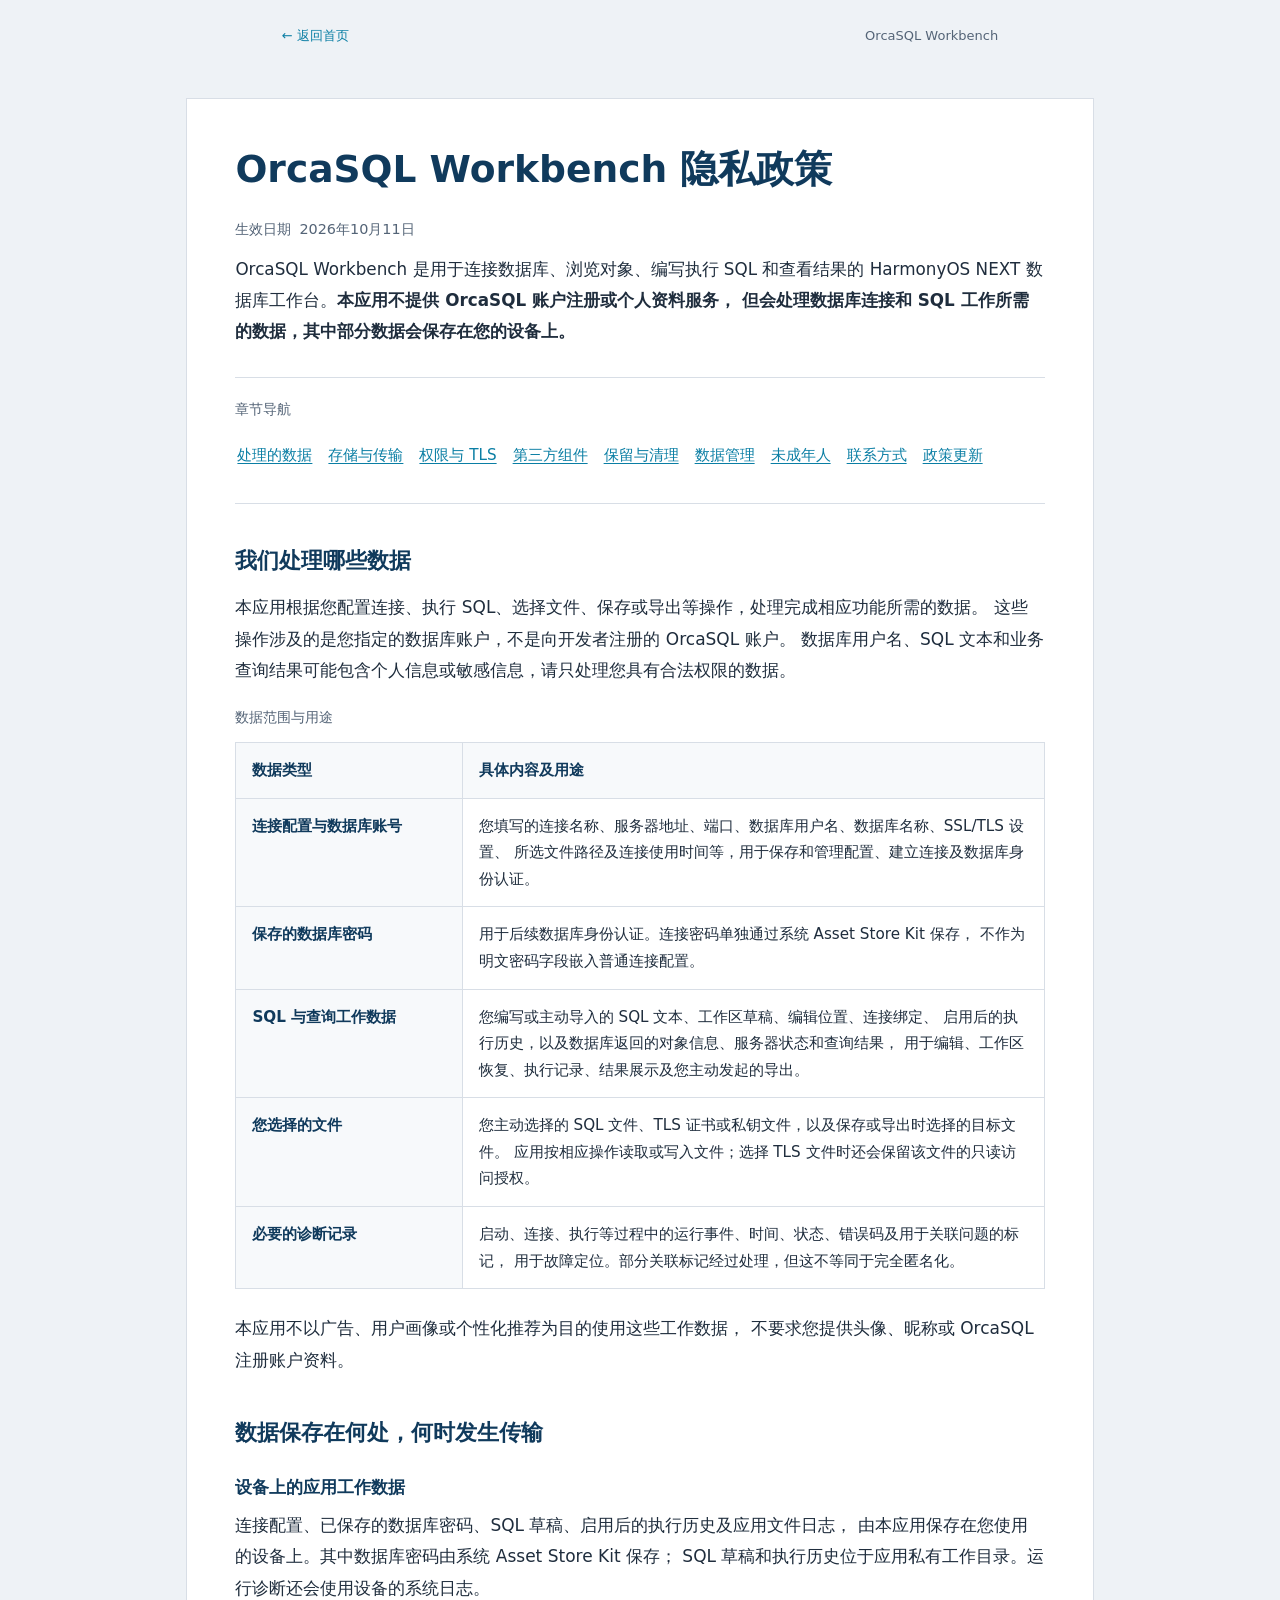
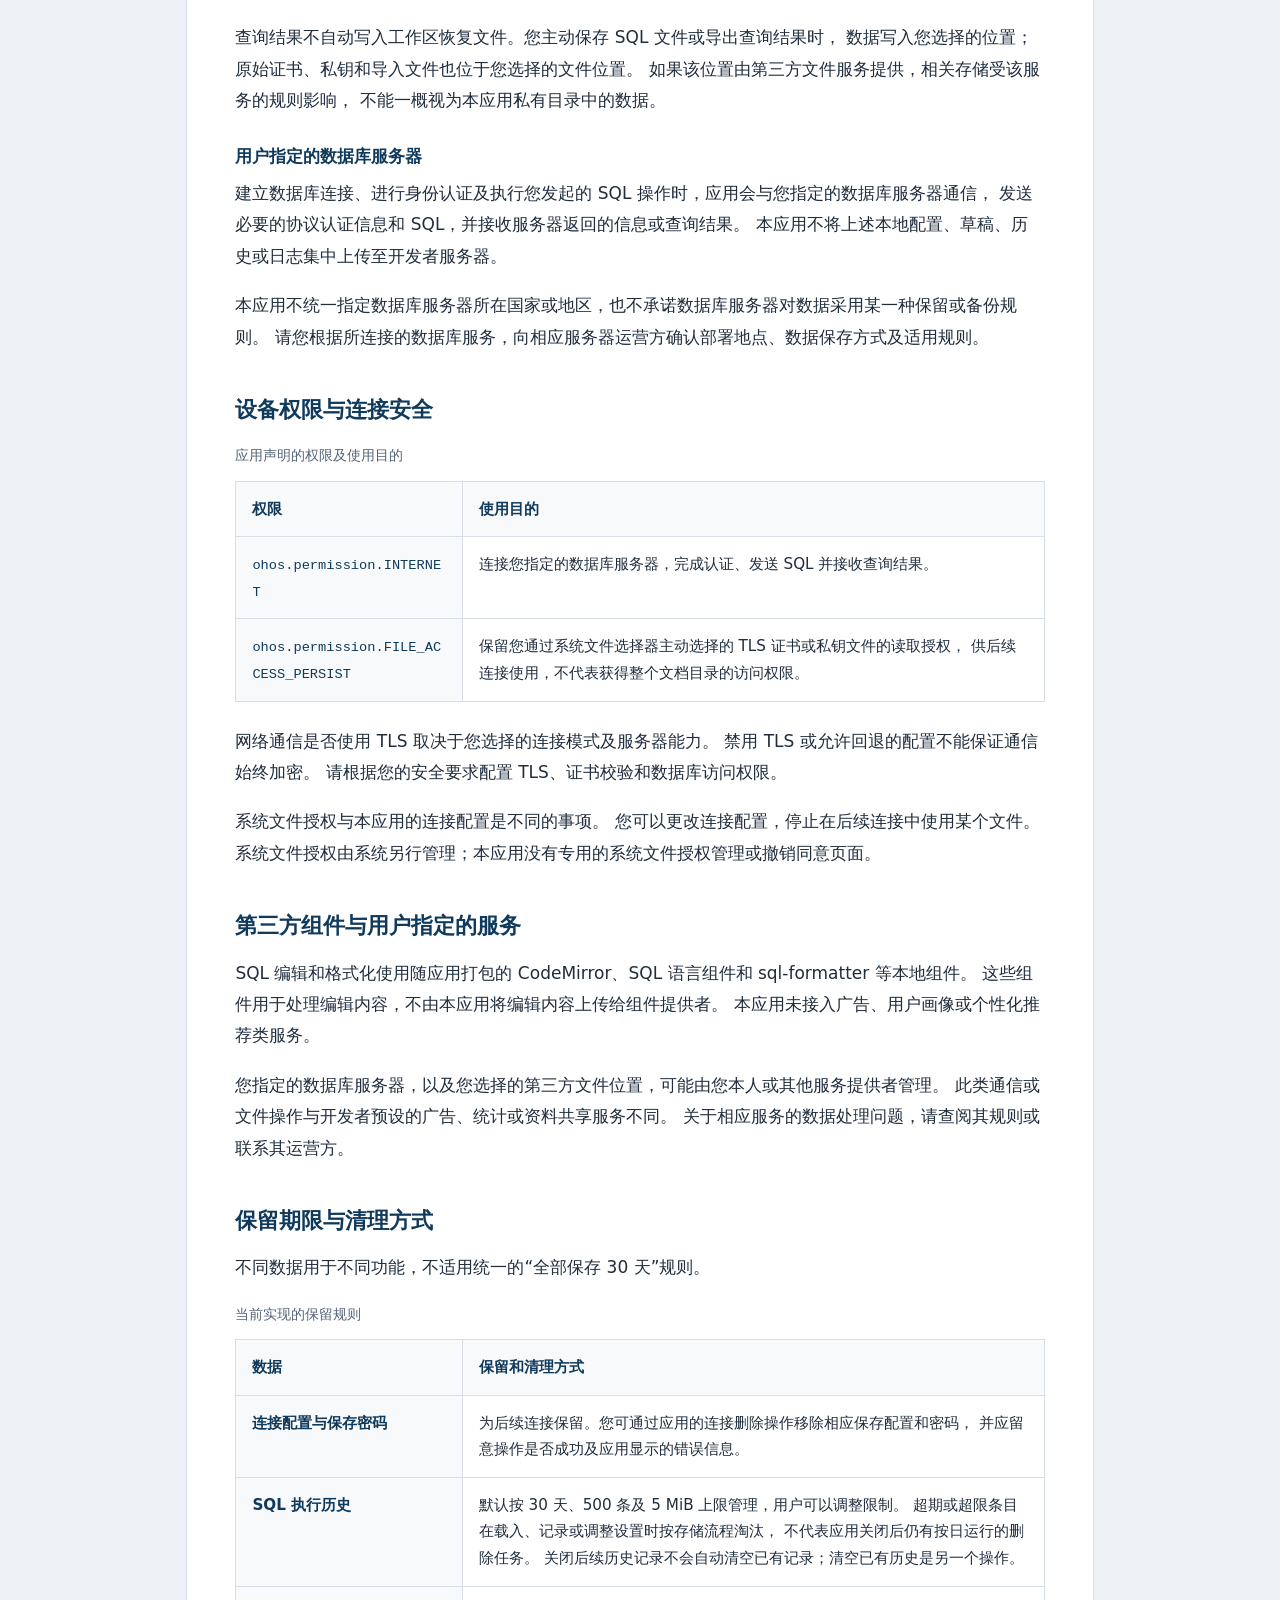
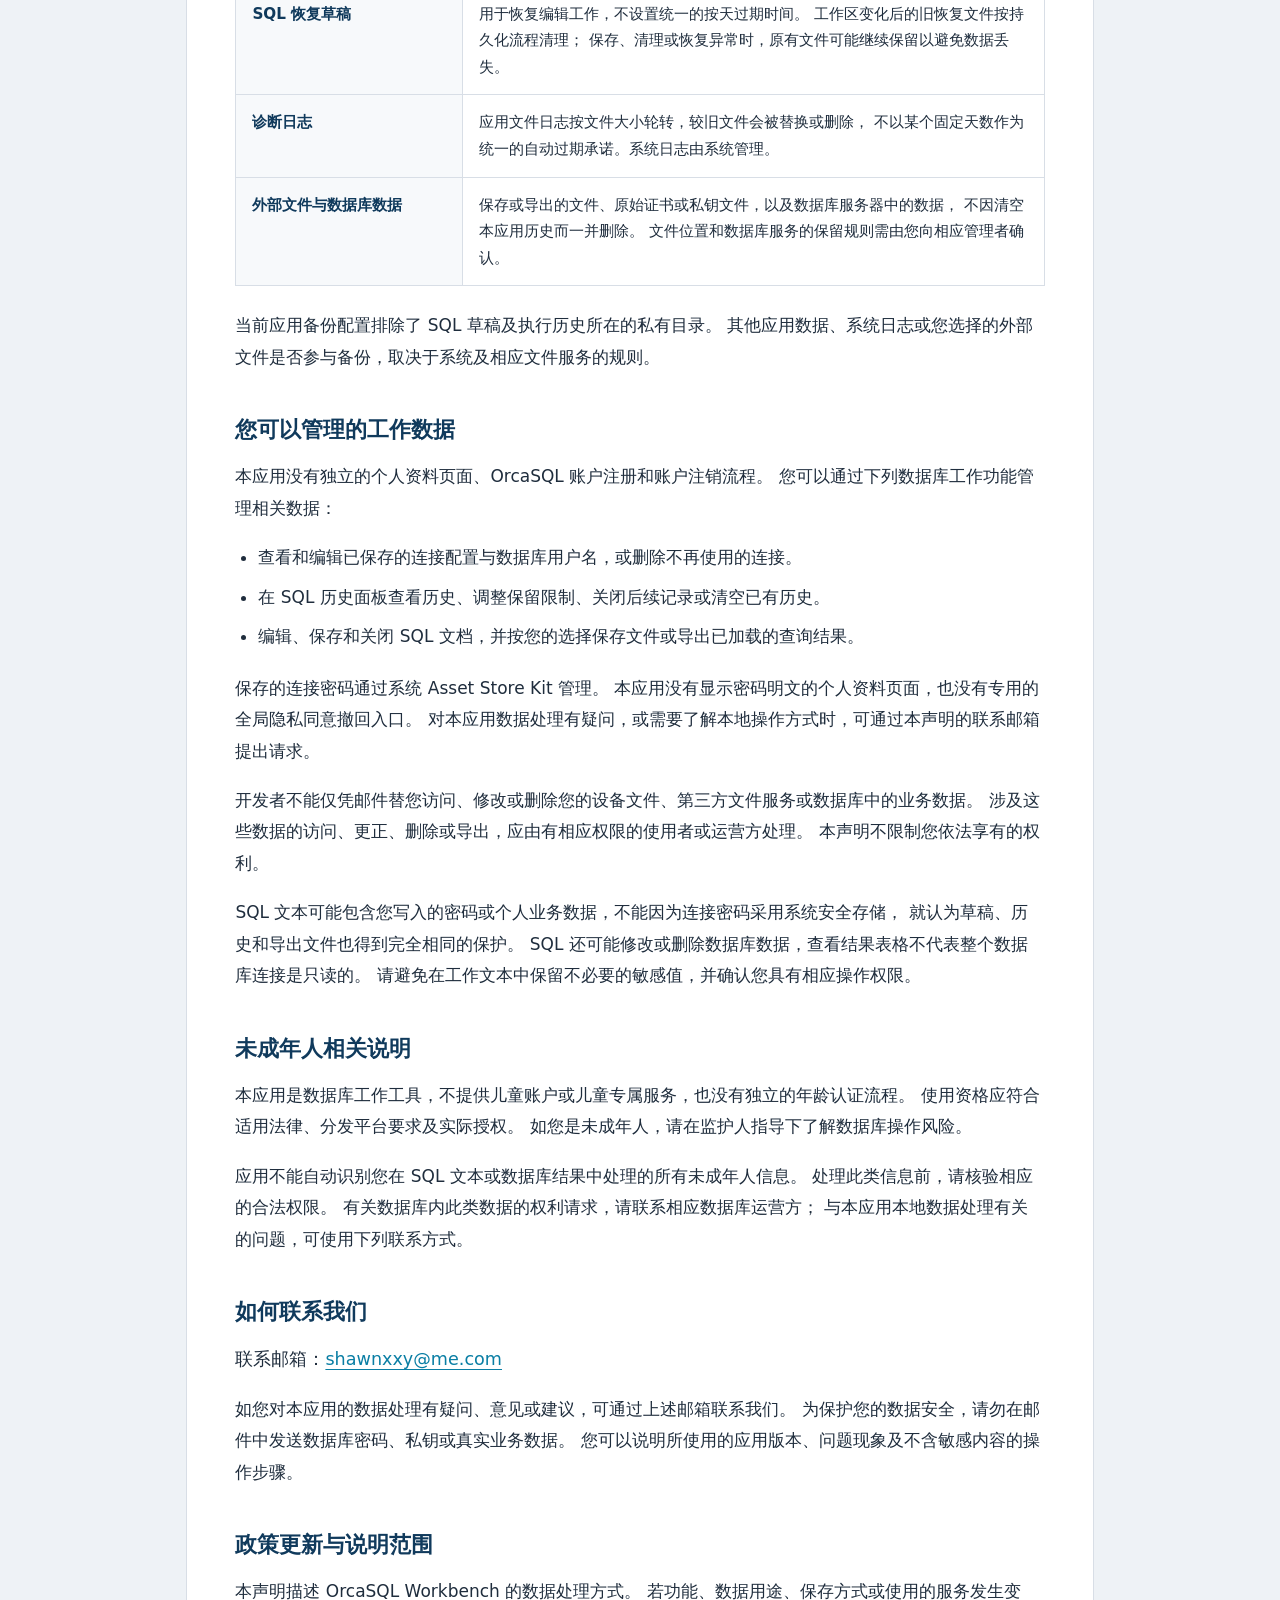
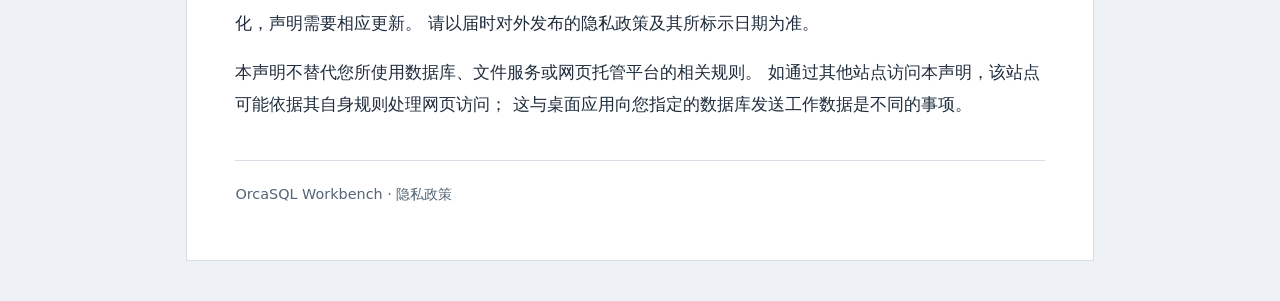
==== commit e0fedb7e: "Remove version-specific privacy notice scope Co-authored-by: Copilot App <223556219+Copilot@users.no" ====
--- a/site/privacy/index.html
+++ b/site/privacy/index.html
@@ -5,7 +5,7 @@
 OWN-WORLD: Inherit OrcaSQL's ocean, accent, paper and text colors; use a restrained
 reading document with system fonts, semantic headings and two-column data tables.
 STORY: Readers understand what is processed, where it goes and which controls exist.
-FIRST VIEWPORT: Product and policy title, effective date, applicable version and the
+FIRST VIEWPORT: Product and policy title, effective date and the
 local-data distinction precede the chapter navigation and detailed disclosures.
 FORM: A precisely scoped policy document, not a new product identity or marketing
 surface. No concept tournament, remote assets, scripts or additional design files.
@@ -30,7 +30,6 @@
       <h1>OrcaSQL Workbench 隐私政策</h1>
       <dl class="metadata">
         <div><dt>生效日期</dt><dd><time datetime="2026-10-11">2026年10月11日</time></dd></div>
-        <div><dt>适用版本</dt><dd>0.1.0</dd></div>
       </dl>
       <p class="lead">
         OrcaSQL Workbench 是用于连接数据库、浏览对象、编写执行 SQL 和查看结果的
@@ -62,7 +61,7 @@
         数据库用户名、SQL 文本和业务查询结果可能包含个人信息或敏感信息，请只处理您具有合法权限的数据。
       </p>
       <table>
-        <caption>当前版本的数据范围与用途</caption>
+        <caption>数据范围与用途</caption>
         <thead>
           <tr><th scope="col">数据类型</th><th scope="col">具体内容及用途</th></tr>
         </thead>
@@ -106,7 +105,7 @@
         </tbody>
       </table>
       <p>
-        当前版本不以广告、用户画像或个性化推荐为目的使用这些工作数据，
+        本应用不以广告、用户画像或个性化推荐为目的使用这些工作数据，
         不要求您提供头像、昵称或 OrcaSQL 注册账户资料。
       </p>
     </section>
@@ -140,7 +139,7 @@
     <section id="permissions" tabindex="-1" aria-labelledby="permissions-title">
       <h2 id="permissions-title">设备权限与连接安全</h2>
       <table>
-        <caption>当前版本声明的权限及使用目的</caption>
+        <caption>应用声明的权限及使用目的</caption>
         <thead>
           <tr><th scope="col">权限</th><th scope="col">使用目的</th></tr>
         </thead>
@@ -166,7 +165,7 @@
       <p>
         系统文件授权与本应用的连接配置是不同的事项。
         您可以更改连接配置，停止在后续连接中使用某个文件。
-        系统文件授权由系统另行管理；本版本没有专用的系统文件授权管理或撤销同意页面。
+        系统文件授权由系统另行管理；本应用没有专用的系统文件授权管理或撤销同意页面。
       </p>
     </section>
 
@@ -175,7 +174,7 @@
       <p>
         SQL 编辑和格式化使用随应用打包的 CodeMirror、SQL 语言组件和 sql-formatter 等本地组件。
         这些组件用于处理编辑内容，不由本应用将编辑内容上传给组件提供者。
-        当前版本未接入广告、用户画像或个性化推荐类服务。
+        本应用未接入广告、用户画像或个性化推荐类服务。
       </p>
       <p>
         您指定的数据库服务器，以及您选择的第三方文件位置，可能由您本人或其他服务提供者管理。
@@ -297,9 +296,9 @@
     <section id="updates" tabindex="-1" aria-labelledby="updates-title">
       <h2 id="updates-title">政策更新与说明范围</h2>
       <p>
-        本声明描述 OrcaSQL Workbench 当前版本的数据处理方式。
+        本声明描述 OrcaSQL Workbench 的数据处理方式。
         若功能、数据用途、保存方式或使用的服务发生变化，声明需要相应更新。
-        请以届时对外发布的版本和所标示日期为准。
+        请以届时对外发布的隐私政策及其所标示日期为准。
       </p>
       <p>
         本声明不替代您所使用数据库、文件服务或网页托管平台的相关规则。
@@ -309,7 +308,7 @@
     </section>
 
     <footer>
-      <p>OrcaSQL Workbench · 隐私政策 · 适用版本 0.1.0</p>
+      <p>OrcaSQL Workbench · 隐私政策</p>
     </footer>
   </main>
 </body>
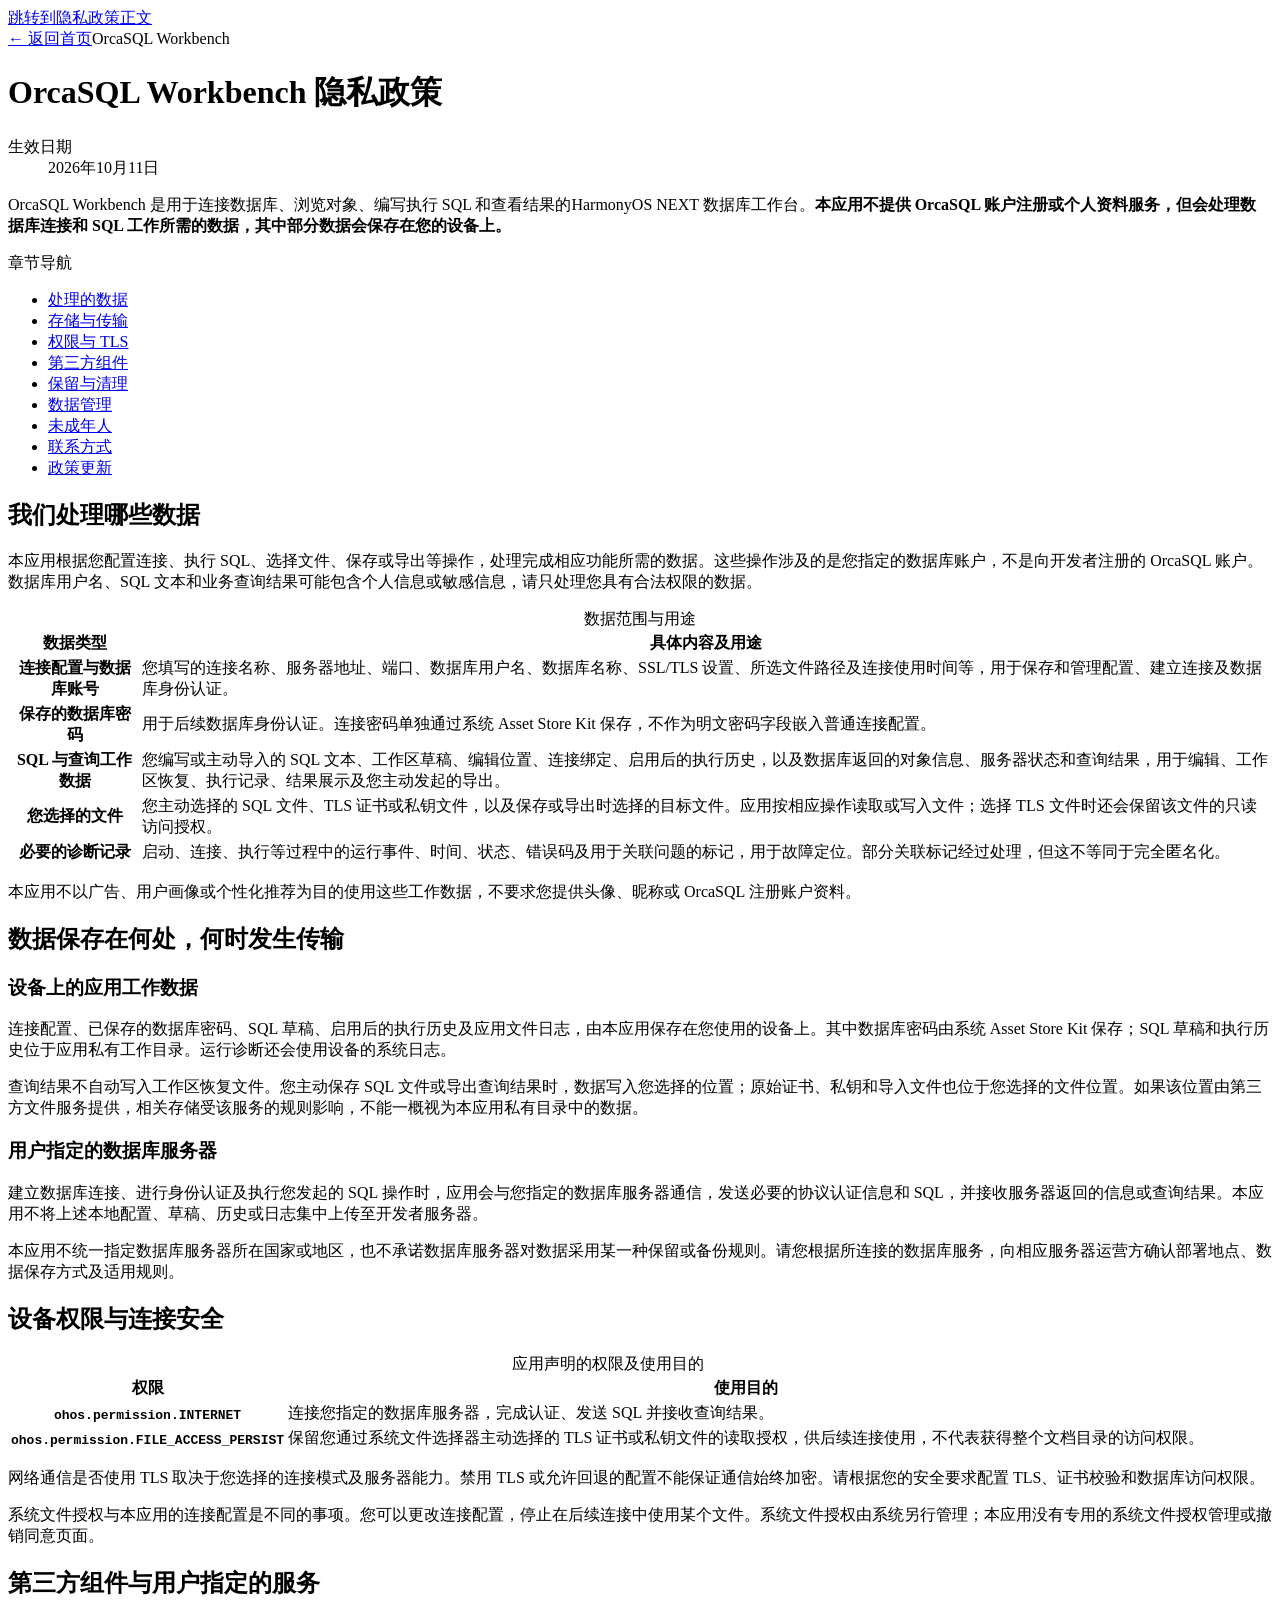
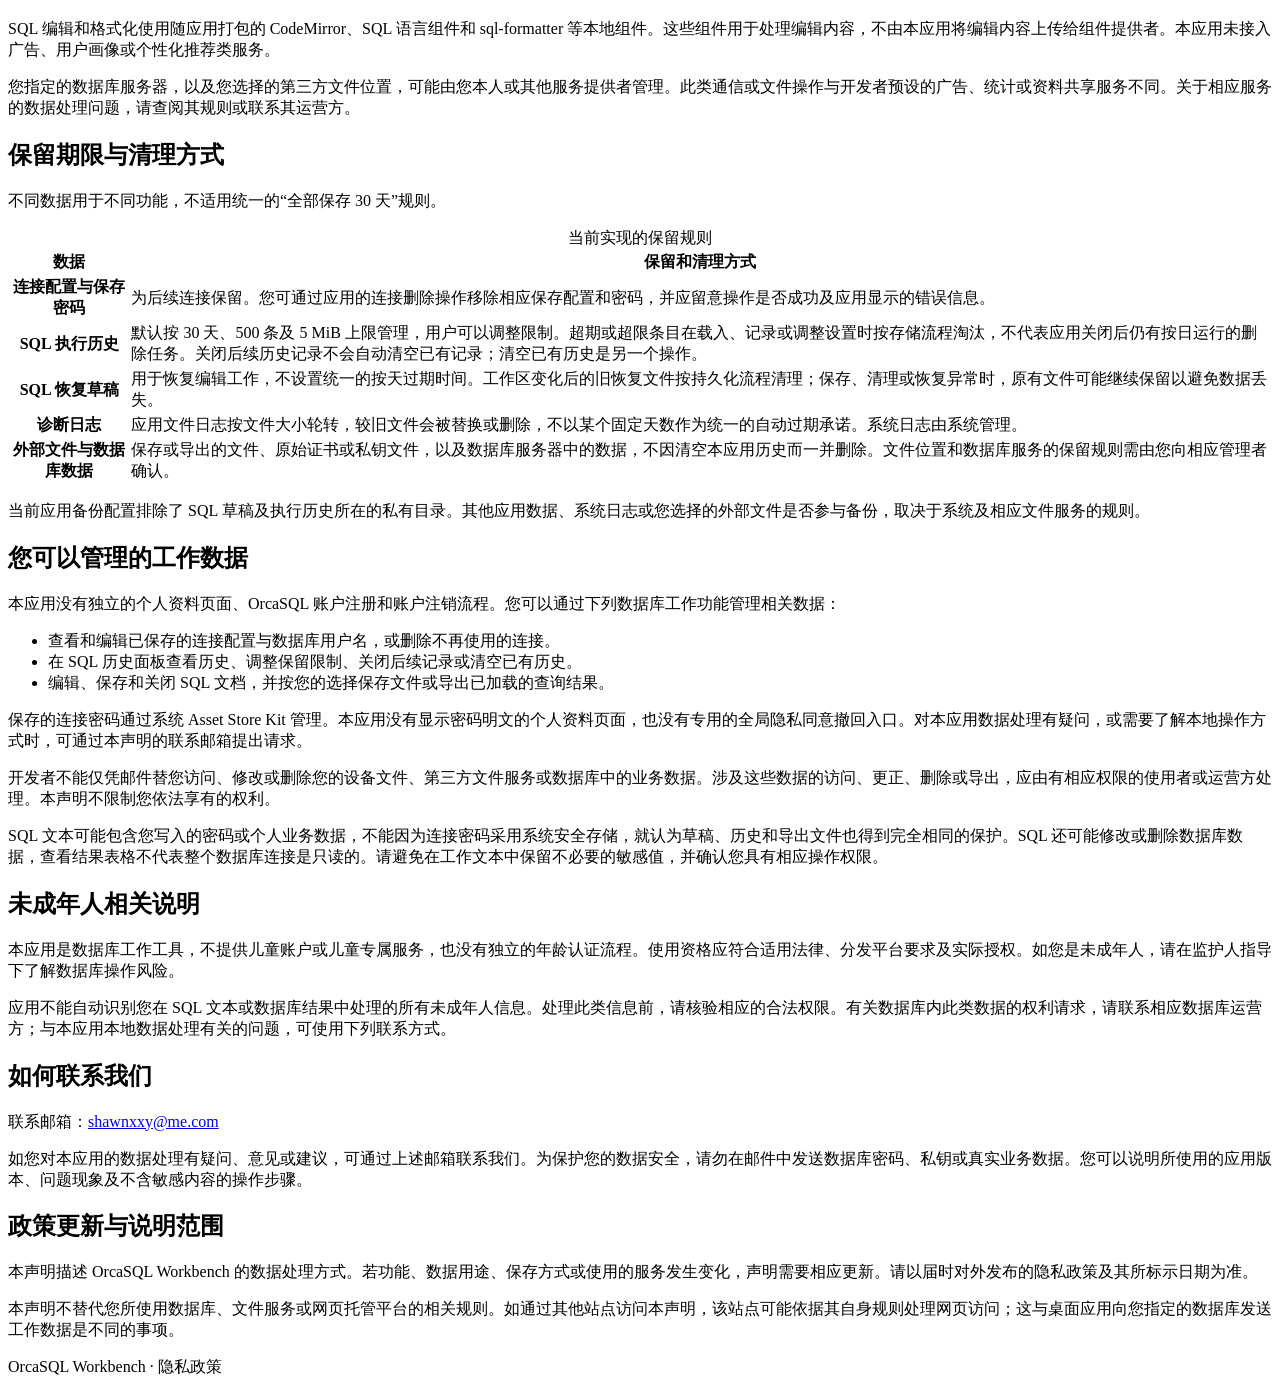
==== commit f4f30cdb: "feat(privacy): generate immutable synchronized policy exports Use one canonical policy source for HT" ====
--- a/site/privacy/index.html
+++ b/site/privacy/index.html
@@ -1,41 +1,26 @@
 <!doctype html>
-<!--
-THESIS: Explain local working data and user-directed database traffic without
-inventing a developer server or an account-management interface.
-OWN-WORLD: Inherit OrcaSQL's ocean, accent, paper and text colors; use a restrained
-reading document with system fonts, semantic headings and two-column data tables.
-STORY: Readers understand what is processed, where it goes and which controls exist.
-FIRST VIEWPORT: Product and policy title, effective date and the
-local-data distinction precede the chapter navigation and detailed disclosures.
-FORM: A precisely scoped policy document, not a new product identity or marketing
-surface. No concept tournament, remote assets, scripts or additional design files.
--->
+<!-- Generated by scripts/build_privacy.py; edit privacy/policy-zh-Hans.json. -->
 <html lang="zh-CN">
 <head>
   <meta charset="utf-8">
   <meta name="viewport" content="width=device-width, initial-scale=1">
   <meta http-equiv="Content-Security-Policy"
     content="default-src 'none'; img-src 'self'; style-src 'self'; base-uri 'none'; form-action 'none'; object-src 'none'">
-  <meta name="description"
-    content="OrcaSQL Workbench 隐私政策：说明数据库连接、SQL 工作数据、文件授权、诊断日志及本地存储。">
+  <meta name="description" content="OrcaSQL Workbench 隐私政策：说明数据库连接、SQL 工作数据、文件授权、诊断日志及本地存储。">
   <title>OrcaSQL Workbench 隐私政策</title>
-  <link rel="icon" href="../assets/favicon.svg" type="image/svg+xml">
-  <link rel="stylesheet" href="../assets/privacy.css">
+  <link rel="icon" href="/assets/favicon.svg" type="image/svg+xml">
+  <link rel="stylesheet" href="/assets/privacy.css">
 </head>
 <body>
   <a class="skip-link" href="#policy">跳转到隐私政策正文</a>
-  <div class="site-header"><a href="../">← 返回首页</a><span>OrcaSQL Workbench</span></div>
+  <div class="site-header"><a href="/">← 返回首页</a><span>OrcaSQL Workbench</span></div>
   <main id="policy" tabindex="-1">
     <header>
       <h1>OrcaSQL Workbench 隐私政策</h1>
       <dl class="metadata">
         <div><dt>生效日期</dt><dd><time datetime="2026-10-11">2026年10月11日</time></dd></div>
       </dl>
-      <p class="lead">
-        OrcaSQL Workbench 是用于连接数据库、浏览对象、编写执行 SQL 和查看结果的
-        HarmonyOS NEXT 数据库工作台。<strong>本应用不提供 OrcaSQL 账户注册或个人资料服务，
-        但会处理数据库连接和 SQL 工作所需的数据，其中部分数据会保存在您的设备上。</strong>
-      </p>
+      <p class="lead">OrcaSQL Workbench 是用于连接数据库、浏览对象、编写执行 SQL 和查看结果的HarmonyOS NEXT 数据库工作台。<strong>本应用不提供 OrcaSQL 账户注册或个人资料服务，但会处理数据库连接和 SQL 工作所需的数据，其中部分数据会保存在您的设备上。</strong></p>
     </header>
 
     <nav aria-label="隐私政策章节">
@@ -55,85 +40,31 @@
 
     <section id="data" tabindex="-1" aria-labelledby="data-title">
       <h2 id="data-title">我们处理哪些数据</h2>
-      <p>
-        本应用根据您配置连接、执行 SQL、选择文件、保存或导出等操作，处理完成相应功能所需的数据。
-        这些操作涉及的是您指定的数据库账户，不是向开发者注册的 OrcaSQL 账户。
-        数据库用户名、SQL 文本和业务查询结果可能包含个人信息或敏感信息，请只处理您具有合法权限的数据。
-      </p>
+      <p>本应用根据您配置连接、执行 SQL、选择文件、保存或导出等操作，处理完成相应功能所需的数据。这些操作涉及的是您指定的数据库账户，不是向开发者注册的 OrcaSQL 账户。数据库用户名、SQL 文本和业务查询结果可能包含个人信息或敏感信息，请只处理您具有合法权限的数据。</p>
       <table>
         <caption>数据范围与用途</caption>
         <thead>
           <tr><th scope="col">数据类型</th><th scope="col">具体内容及用途</th></tr>
         </thead>
         <tbody>
-          <tr>
-            <th scope="row">连接配置与数据库账号</th>
-            <td>
-              您填写的连接名称、服务器地址、端口、数据库用户名、数据库名称、SSL/TLS 设置、
-              所选文件路径及连接使用时间等，用于保存和管理配置、建立连接及数据库身份认证。
-            </td>
-          </tr>
-          <tr>
-            <th scope="row">保存的数据库密码</th>
-            <td>
-              用于后续数据库身份认证。连接密码单独通过系统 Asset Store Kit 保存，
-              不作为明文密码字段嵌入普通连接配置。
-            </td>
-          </tr>
-          <tr>
-            <th scope="row">SQL 与查询工作数据</th>
-            <td>
-              您编写或主动导入的 SQL 文本、工作区草稿、编辑位置、连接绑定、
-              启用后的执行历史，以及数据库返回的对象信息、服务器状态和查询结果，
-              用于编辑、工作区恢复、执行记录、结果展示及您主动发起的导出。
-            </td>
-          </tr>
-          <tr>
-            <th scope="row">您选择的文件</th>
-            <td>
-              您主动选择的 SQL 文件、TLS 证书或私钥文件，以及保存或导出时选择的目标文件。
-              应用按相应操作读取或写入文件；选择 TLS 文件时还会保留该文件的只读访问授权。
-            </td>
-          </tr>
-          <tr>
-            <th scope="row">必要的诊断记录</th>
-            <td>
-              启动、连接、执行等过程中的运行事件、时间、状态、错误码及用于关联问题的标记，
-              用于故障定位。部分关联标记经过处理，但这不等同于完全匿名化。
-            </td>
-          </tr>
+          <tr><th scope="row">连接配置与数据库账号</th><td>您填写的连接名称、服务器地址、端口、数据库用户名、数据库名称、SSL/TLS 设置、所选文件路径及连接使用时间等，用于保存和管理配置、建立连接及数据库身份认证。</td></tr>
+          <tr><th scope="row">保存的数据库密码</th><td>用于后续数据库身份认证。连接密码单独通过系统 Asset Store Kit 保存，不作为明文密码字段嵌入普通连接配置。</td></tr>
+          <tr><th scope="row">SQL 与查询工作数据</th><td>您编写或主动导入的 SQL 文本、工作区草稿、编辑位置、连接绑定、启用后的执行历史，以及数据库返回的对象信息、服务器状态和查询结果，用于编辑、工作区恢复、执行记录、结果展示及您主动发起的导出。</td></tr>
+          <tr><th scope="row">您选择的文件</th><td>您主动选择的 SQL 文件、TLS 证书或私钥文件，以及保存或导出时选择的目标文件。应用按相应操作读取或写入文件；选择 TLS 文件时还会保留该文件的只读访问授权。</td></tr>
+          <tr><th scope="row">必要的诊断记录</th><td>启动、连接、执行等过程中的运行事件、时间、状态、错误码及用于关联问题的标记，用于故障定位。部分关联标记经过处理，但这不等同于完全匿名化。</td></tr>
         </tbody>
       </table>
-      <p>
-        本应用不以广告、用户画像或个性化推荐为目的使用这些工作数据，
-        不要求您提供头像、昵称或 OrcaSQL 注册账户资料。
-      </p>
+      <p>本应用不以广告、用户画像或个性化推荐为目的使用这些工作数据，不要求您提供头像、昵称或 OrcaSQL 注册账户资料。</p>
     </section>
 
     <section id="storage" tabindex="-1" aria-labelledby="storage-title">
       <h2 id="storage-title">数据保存在何处，何时发生传输</h2>
       <h3>设备上的应用工作数据</h3>
-      <p>
-        连接配置、已保存的数据库密码、SQL 草稿、启用后的执行历史及应用文件日志，
-        由本应用保存在您使用的设备上。其中数据库密码由系统 Asset Store Kit 保存；
-        SQL 草稿和执行历史位于应用私有工作目录。运行诊断还会使用设备的系统日志。
-      </p>
-      <p>
-        查询结果不自动写入工作区恢复文件。您主动保存 SQL 文件或导出查询结果时，
-        数据写入您选择的位置；原始证书、私钥和导入文件也位于您选择的文件位置。
-        如果该位置由第三方文件服务提供，相关存储受该服务的规则影响，
-        不能一概视为本应用私有目录中的数据。
-      </p>
+      <p>连接配置、已保存的数据库密码、SQL 草稿、启用后的执行历史及应用文件日志，由本应用保存在您使用的设备上。其中数据库密码由系统 Asset Store Kit 保存；SQL 草稿和执行历史位于应用私有工作目录。运行诊断还会使用设备的系统日志。</p>
+      <p>查询结果不自动写入工作区恢复文件。您主动保存 SQL 文件或导出查询结果时，数据写入您选择的位置；原始证书、私钥和导入文件也位于您选择的文件位置。如果该位置由第三方文件服务提供，相关存储受该服务的规则影响，不能一概视为本应用私有目录中的数据。</p>
       <h3>用户指定的数据库服务器</h3>
-      <p>
-        建立数据库连接、进行身份认证及执行您发起的 SQL 操作时，应用会与您指定的数据库服务器通信，
-        发送必要的协议认证信息和 SQL，并接收服务器返回的信息或查询结果。
-        本应用不将上述本地配置、草稿、历史或日志集中上传至开发者服务器。
-      </p>
-      <p>
-        本应用不统一指定数据库服务器所在国家或地区，也不承诺数据库服务器对数据采用某一种保留或备份规则。
-        请您根据所连接的数据库服务，向相应服务器运营方确认部署地点、数据保存方式及适用规则。
-      </p>
+      <p>建立数据库连接、进行身份认证及执行您发起的 SQL 操作时，应用会与您指定的数据库服务器通信，发送必要的协议认证信息和 SQL，并接收服务器返回的信息或查询结果。本应用不将上述本地配置、草稿、历史或日志集中上传至开发者服务器。</p>
+      <p>本应用不统一指定数据库服务器所在国家或地区，也不承诺数据库服务器对数据采用某一种保留或备份规则。请您根据所连接的数据库服务，向相应服务器运营方确认部署地点、数据保存方式及适用规则。</p>
     </section>
 
     <section id="permissions" tabindex="-1" aria-labelledby="permissions-title">
@@ -144,43 +75,18 @@
           <tr><th scope="col">权限</th><th scope="col">使用目的</th></tr>
         </thead>
         <tbody>
-          <tr>
-            <th scope="row"><code>ohos.permission.INTERNET</code></th>
-            <td>连接您指定的数据库服务器，完成认证、发送 SQL 并接收查询结果。</td>
-          </tr>
-          <tr>
-            <th scope="row"><code>ohos.permission.FILE_ACCESS_PERSIST</code></th>
-            <td>
-              保留您通过系统文件选择器主动选择的 TLS 证书或私钥文件的读取授权，
-              供后续连接使用，不代表获得整个文档目录的访问权限。
-            </td>
-          </tr>
+          <tr><th scope="row"><code>ohos.permission.INTERNET</code></th><td>连接您指定的数据库服务器，完成认证、发送 SQL 并接收查询结果。</td></tr>
+          <tr><th scope="row"><code>ohos.permission.FILE_ACCESS_PERSIST</code></th><td>保留您通过系统文件选择器主动选择的 TLS 证书或私钥文件的读取授权，供后续连接使用，不代表获得整个文档目录的访问权限。</td></tr>
         </tbody>
       </table>
-      <p>
-        网络通信是否使用 TLS 取决于您选择的连接模式及服务器能力。
-        禁用 TLS 或允许回退的配置不能保证通信始终加密。
-        请根据您的安全要求配置 TLS、证书校验和数据库访问权限。
-      </p>
-      <p>
-        系统文件授权与本应用的连接配置是不同的事项。
-        您可以更改连接配置，停止在后续连接中使用某个文件。
-        系统文件授权由系统另行管理；本应用没有专用的系统文件授权管理或撤销同意页面。
-      </p>
+      <p>网络通信是否使用 TLS 取决于您选择的连接模式及服务器能力。禁用 TLS 或允许回退的配置不能保证通信始终加密。请根据您的安全要求配置 TLS、证书校验和数据库访问权限。</p>
+      <p>系统文件授权与本应用的连接配置是不同的事项。您可以更改连接配置，停止在后续连接中使用某个文件。系统文件授权由系统另行管理；本应用没有专用的系统文件授权管理或撤销同意页面。</p>
     </section>
 
     <section id="components" tabindex="-1" aria-labelledby="components-title">
       <h2 id="components-title">第三方组件与用户指定的服务</h2>
-      <p>
-        SQL 编辑和格式化使用随应用打包的 CodeMirror、SQL 语言组件和 sql-formatter 等本地组件。
-        这些组件用于处理编辑内容，不由本应用将编辑内容上传给组件提供者。
-        本应用未接入广告、用户画像或个性化推荐类服务。
-      </p>
-      <p>
-        您指定的数据库服务器，以及您选择的第三方文件位置，可能由您本人或其他服务提供者管理。
-        此类通信或文件操作与开发者预设的广告、统计或资料共享服务不同。
-        关于相应服务的数据处理问题，请查阅其规则或联系其运营方。
-      </p>
+      <p>SQL 编辑和格式化使用随应用打包的 CodeMirror、SQL 语言组件和 sql-formatter 等本地组件。这些组件用于处理编辑内容，不由本应用将编辑内容上传给组件提供者。本应用未接入广告、用户画像或个性化推荐类服务。</p>
+      <p>您指定的数据库服务器，以及您选择的第三方文件位置，可能由您本人或其他服务提供者管理。此类通信或文件操作与开发者预设的广告、统计或资料共享服务不同。关于相应服务的数据处理问题，请查阅其规则或联系其运营方。</p>
     </section>
 
     <section id="retention" tabindex="-1" aria-labelledby="retention-title">
@@ -192,119 +98,45 @@
           <tr><th scope="col">数据</th><th scope="col">保留和清理方式</th></tr>
         </thead>
         <tbody>
-          <tr>
-            <th scope="row">连接配置与保存密码</th>
-            <td>
-              为后续连接保留。您可通过应用的连接删除操作移除相应保存配置和密码，
-              并应留意操作是否成功及应用显示的错误信息。
-            </td>
-          </tr>
-          <tr>
-            <th scope="row">SQL 执行历史</th>
-            <td>
-              默认按 30 天、500 条及 5 MiB 上限管理，用户可以调整限制。
-              超期或超限条目在载入、记录或调整设置时按存储流程淘汰，
-              不代表应用关闭后仍有按日运行的删除任务。
-              关闭后续历史记录不会自动清空已有记录；清空已有历史是另一个操作。
-            </td>
-          </tr>
-          <tr>
-            <th scope="row">SQL 恢复草稿</th>
-            <td>
-              用于恢复编辑工作，不设置统一的按天过期时间。
-              工作区变化后的旧恢复文件按持久化流程清理；
-              保存、清理或恢复异常时，原有文件可能继续保留以避免数据丢失。
-            </td>
-          </tr>
-          <tr>
-            <th scope="row">诊断日志</th>
-            <td>
-              应用文件日志按文件大小轮转，较旧文件会被替换或删除，
-              不以某个固定天数作为统一的自动过期承诺。系统日志由系统管理。
-            </td>
-          </tr>
-          <tr>
-            <th scope="row">外部文件与数据库数据</th>
-            <td>
-              保存或导出的文件、原始证书或私钥文件，以及数据库服务器中的数据，
-              不因清空本应用历史而一并删除。
-              文件位置和数据库服务的保留规则需由您向相应管理者确认。
-            </td>
-          </tr>
+          <tr><th scope="row">连接配置与保存密码</th><td>为后续连接保留。您可通过应用的连接删除操作移除相应保存配置和密码，并应留意操作是否成功及应用显示的错误信息。</td></tr>
+          <tr><th scope="row">SQL 执行历史</th><td>默认按 30 天、500 条及 5 MiB 上限管理，用户可以调整限制。超期或超限条目在载入、记录或调整设置时按存储流程淘汰，不代表应用关闭后仍有按日运行的删除任务。关闭后续历史记录不会自动清空已有记录；清空已有历史是另一个操作。</td></tr>
+          <tr><th scope="row">SQL 恢复草稿</th><td>用于恢复编辑工作，不设置统一的按天过期时间。工作区变化后的旧恢复文件按持久化流程清理；保存、清理或恢复异常时，原有文件可能继续保留以避免数据丢失。</td></tr>
+          <tr><th scope="row">诊断日志</th><td>应用文件日志按文件大小轮转，较旧文件会被替换或删除，不以某个固定天数作为统一的自动过期承诺。系统日志由系统管理。</td></tr>
+          <tr><th scope="row">外部文件与数据库数据</th><td>保存或导出的文件、原始证书或私钥文件，以及数据库服务器中的数据，不因清空本应用历史而一并删除。文件位置和数据库服务的保留规则需由您向相应管理者确认。</td></tr>
         </tbody>
       </table>
-      <p>
-        当前应用备份配置排除了 SQL 草稿及执行历史所在的私有目录。
-        其他应用数据、系统日志或您选择的外部文件是否参与备份，取决于系统及相应文件服务的规则。
-      </p>
+      <p>当前应用备份配置排除了 SQL 草稿及执行历史所在的私有目录。其他应用数据、系统日志或您选择的外部文件是否参与备份，取决于系统及相应文件服务的规则。</p>
     </section>
 
     <section id="controls" tabindex="-1" aria-labelledby="controls-title">
       <h2 id="controls-title">您可以管理的工作数据</h2>
-      <p>
-        本应用没有独立的个人资料页面、OrcaSQL 账户注册和账户注销流程。
-        您可以通过下列数据库工作功能管理相关数据：
-      </p>
+      <p>本应用没有独立的个人资料页面、OrcaSQL 账户注册和账户注销流程。您可以通过下列数据库工作功能管理相关数据：</p>
       <ul>
         <li>查看和编辑已保存的连接配置与数据库用户名，或删除不再使用的连接。</li>
         <li>在 SQL 历史面板查看历史、调整保留限制、关闭后续记录或清空已有历史。</li>
         <li>编辑、保存和关闭 SQL 文档，并按您的选择保存文件或导出已加载的查询结果。</li>
       </ul>
-      <p>
-        保存的连接密码通过系统 Asset Store Kit 管理。
-        本应用没有显示密码明文的个人资料页面，也没有专用的全局隐私同意撤回入口。
-        对本应用数据处理有疑问，或需要了解本地操作方式时，可通过本声明的联系邮箱提出请求。
-      </p>
-      <p>
-        开发者不能仅凭邮件替您访问、修改或删除您的设备文件、第三方文件服务或数据库中的业务数据。
-        涉及这些数据的访问、更正、删除或导出，应由有相应权限的使用者或运营方处理。
-        本声明不限制您依法享有的权利。
-      </p>
-      <p>
-        SQL 文本可能包含您写入的密码或个人业务数据，不能因为连接密码采用系统安全存储，
-        就认为草稿、历史和导出文件也得到完全相同的保护。
-        SQL 还可能修改或删除数据库数据，查看结果表格不代表整个数据库连接是只读的。
-        请避免在工作文本中保留不必要的敏感值，并确认您具有相应操作权限。
-      </p>
+      <p>保存的连接密码通过系统 Asset Store Kit 管理。本应用没有显示密码明文的个人资料页面，也没有专用的全局隐私同意撤回入口。对本应用数据处理有疑问，或需要了解本地操作方式时，可通过本声明的联系邮箱提出请求。</p>
+      <p>开发者不能仅凭邮件替您访问、修改或删除您的设备文件、第三方文件服务或数据库中的业务数据。涉及这些数据的访问、更正、删除或导出，应由有相应权限的使用者或运营方处理。本声明不限制您依法享有的权利。</p>
+      <p>SQL 文本可能包含您写入的密码或个人业务数据，不能因为连接密码采用系统安全存储，就认为草稿、历史和导出文件也得到完全相同的保护。SQL 还可能修改或删除数据库数据，查看结果表格不代表整个数据库连接是只读的。请避免在工作文本中保留不必要的敏感值，并确认您具有相应操作权限。</p>
     </section>
 
     <section id="minors" tabindex="-1" aria-labelledby="minors-title">
       <h2 id="minors-title">未成年人相关说明</h2>
-      <p>
-        本应用是数据库工作工具，不提供儿童账户或儿童专属服务，也没有独立的年龄认证流程。
-        使用资格应符合适用法律、分发平台要求及实际授权。
-        如您是未成年人，请在监护人指导下了解数据库操作风险。
-      </p>
-      <p>
-        应用不能自动识别您在 SQL 文本或数据库结果中处理的所有未成年人信息。
-        处理此类信息前，请核验相应的合法权限。
-        有关数据库内此类数据的权利请求，请联系相应数据库运营方；
-        与本应用本地数据处理有关的问题，可使用下列联系方式。
-      </p>
+      <p>本应用是数据库工作工具，不提供儿童账户或儿童专属服务，也没有独立的年龄认证流程。使用资格应符合适用法律、分发平台要求及实际授权。如您是未成年人，请在监护人指导下了解数据库操作风险。</p>
+      <p>应用不能自动识别您在 SQL 文本或数据库结果中处理的所有未成年人信息。处理此类信息前，请核验相应的合法权限。有关数据库内此类数据的权利请求，请联系相应数据库运营方；与本应用本地数据处理有关的问题，可使用下列联系方式。</p>
     </section>
 
     <section id="contact" tabindex="-1" aria-labelledby="contact-title">
       <h2 id="contact-title">如何联系我们</h2>
       <p class="contact">联系邮箱：<a href="mailto:shawnxxy@me.com">shawnxxy@me.com</a></p>
-      <p>
-        如您对本应用的数据处理有疑问、意见或建议，可通过上述邮箱联系我们。
-        为保护您的数据安全，请勿在邮件中发送数据库密码、私钥或真实业务数据。
-        您可以说明所使用的应用版本、问题现象及不含敏感内容的操作步骤。
-      </p>
+      <p>如您对本应用的数据处理有疑问、意见或建议，可通过上述邮箱联系我们。为保护您的数据安全，请勿在邮件中发送数据库密码、私钥或真实业务数据。您可以说明所使用的应用版本、问题现象及不含敏感内容的操作步骤。</p>
     </section>
 
     <section id="updates" tabindex="-1" aria-labelledby="updates-title">
       <h2 id="updates-title">政策更新与说明范围</h2>
-      <p>
-        本声明描述 OrcaSQL Workbench 的数据处理方式。
-        若功能、数据用途、保存方式或使用的服务发生变化，声明需要相应更新。
-        请以届时对外发布的隐私政策及其所标示日期为准。
-      </p>
-      <p>
-        本声明不替代您所使用数据库、文件服务或网页托管平台的相关规则。
-        如通过其他站点访问本声明，该站点可能依据其自身规则处理网页访问；
-        这与桌面应用向您指定的数据库发送工作数据是不同的事项。
-      </p>
+      <p>本声明描述 OrcaSQL Workbench 的数据处理方式。若功能、数据用途、保存方式或使用的服务发生变化，声明需要相应更新。请以届时对外发布的隐私政策及其所标示日期为准。</p>
+      <p>本声明不替代您所使用数据库、文件服务或网页托管平台的相关规则。如通过其他站点访问本声明，该站点可能依据其自身规则处理网页访问；这与桌面应用向您指定的数据库发送工作数据是不同的事项。</p>
     </section>
 
     <footer>
